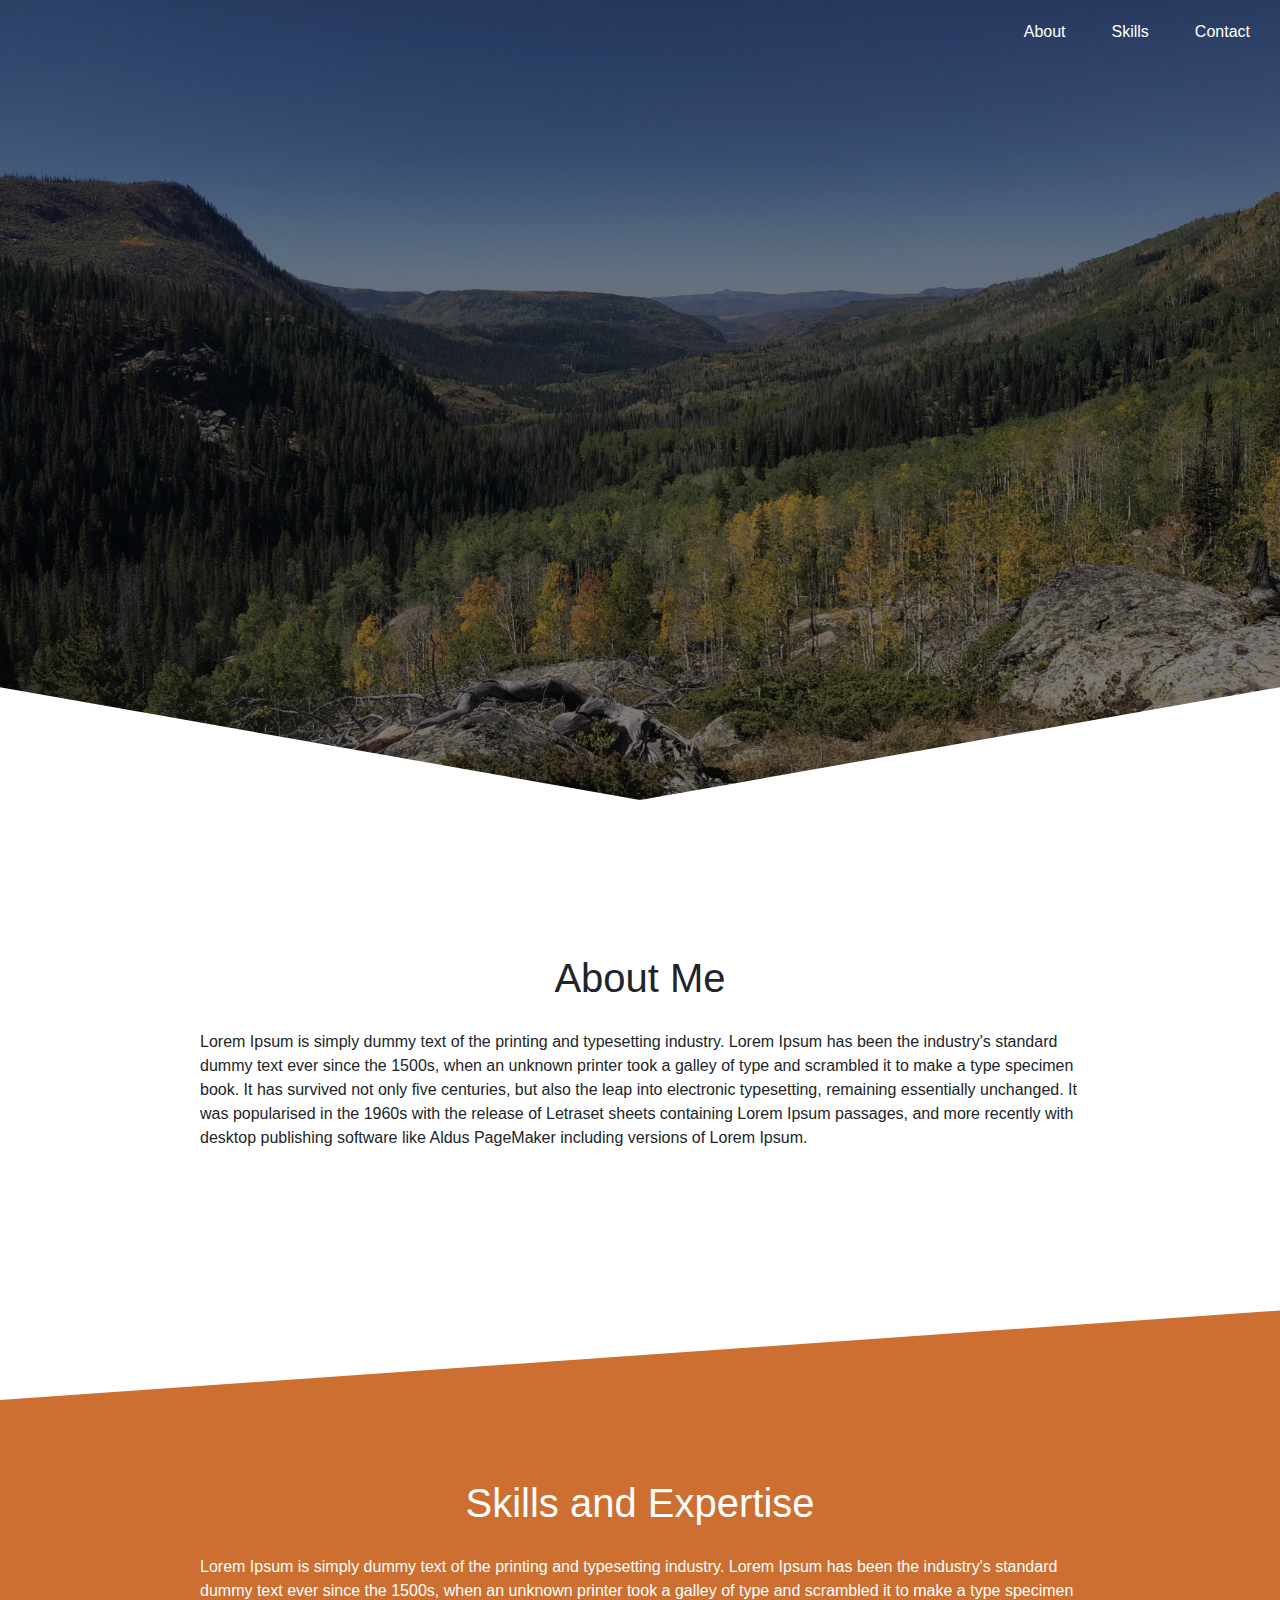
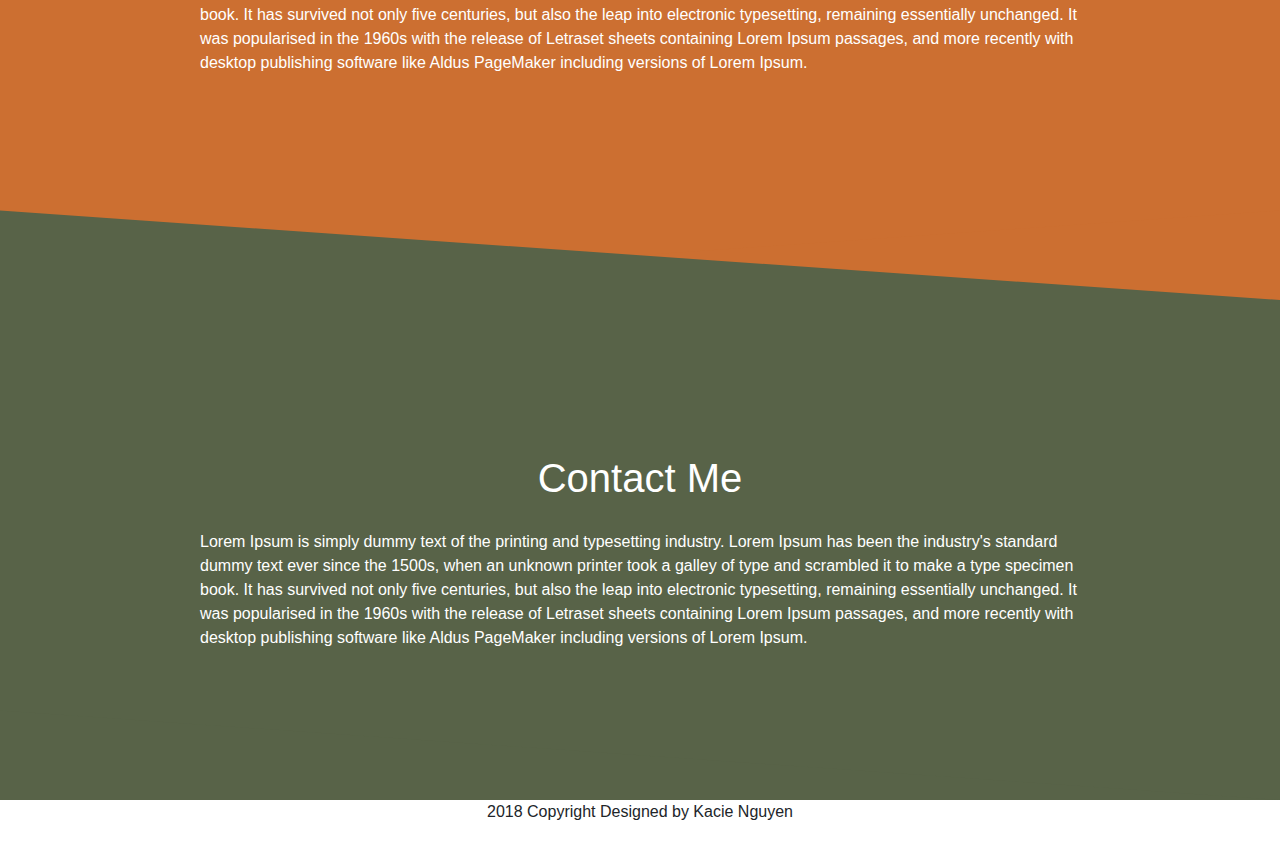
==== index.html @ 38b05089 "need to fix footer and update content." ====
<!doctype html>
<html lang="en">

<head>
  <!-- Required meta tags -->
  <meta charset="utf-8">
  <meta name="viewport" content="width=device-width, initial-scale=1, shrink-to-fit=no">
  <link rel="stylesheet" href="./style.css">
  <!-- Bootstrap CSS -->
  <link rel="stylesheet" href="https://maxcdn.bootstrapcdn.com/bootstrap/4.0.0/css/bootstrap.min.css" integrity="sha384-Gn5384xqQ1aoWXA+058RXPxPg6fy4IWvTNh0E263XmFcJlSAwiGgFAW/dAiS6JXm"
    crossorigin="anonymous">
  <title>Hello, world!</title>
</head>

<body>

  <div class="section1">
    <div id="overlay">
      <div id="navbar">
        <ul class="nav justify-content-end">
          <li class="nav-item">
            <a class="nav-link active" href="#">About</a>
          </li>
          <li class="nav-item">
            <a class="nav-link" href="#">Skills</a>
          </li>
          <li class="nav-item">
            <a class="nav-link" href="#">Contact</a>
          </li>
        </ul>
      </div>

    </div>
  </div>

  <section class="aboutMe">
    <div class="bio">
      <h1>About Me</h1>
      <p>Lorem Ipsum is simply dummy text of the printing and typesetting industry. Lorem Ipsum has been the industry's
        standard dummy text ever since the 1500s, when an unknown printer took a galley of type and scrambled it to
        make a type specimen book. It has survived not only five centuries, but also the leap into electronic
        typesetting, remaining essentially unchanged. It was popularised in the 1960s with the release of Letraset
        sheets containing Lorem Ipsum passages, and more recently with desktop publishing software like Aldus PageMaker
        including versions of Lorem Ipsum.</p>
    </div>
  </section>

  <section class="skills">
    <div class="skillsContent">
      <h1>Skills and Expertise</h1>
      <p>Lorem Ipsum is simply dummy text of the printing and typesetting industry. Lorem Ipsum has been the industry's
        standard dummy text ever since the 1500s, when an unknown printer took a galley of type and scrambled it to
        make a type specimen book. It has survived not only five centuries, but also the leap into electronic
        typesetting, remaining essentially unchanged. It was popularised in the 1960s with the release of Letraset
        sheets containing Lorem Ipsum passages, and more recently with desktop publishing software like Aldus PageMaker
        including versions of Lorem Ipsum.</p>
    </div>
  </section>

  <section class="contact">
      <div class="contactContent">
        <h1>Contact Me</h1>
        <p>Lorem Ipsum is simply dummy text of the printing and typesetting industry. Lorem Ipsum has been the industry's
          standard dummy text ever since the 1500s, when an unknown printer took a galley of type and scrambled it to
          make a type specimen book. It has survived not only five centuries, but also the leap into electronic
          typesetting, remaining essentially unchanged. It was popularised in the 1960s with the release of Letraset
          sheets containing Lorem Ipsum passages, and more recently with desktop publishing software like Aldus PageMaker
          including versions of Lorem Ipsum.</p>
      </div>
    </section>

  <!-- footer -->
  <div class="footer"> 2018 Copyright Designed by Kacie Nguyen</div>







  <!-- Optional JavaScript -->
  <!-- jQuery first, then Popper.js, then Bootstrap JS -->
  <script src="https://code.jquery.com/jquery-3.2.1.slim.min.js" integrity="sha384-KJ3o2DKtIkvYIK3UENzmM7KCkRr/rE9/Qpg6aAZGJwFDMVNA/GpGFF93hXpG5KkN"
    crossorigin="anonymous"></script>
  <script src="https://cdnjs.cloudflare.com/ajax/libs/popper.js/1.12.9/umd/popper.min.js" integrity="sha384-ApNbgh9B+Y1QKtv3Rn7W3mgPxhU9K/ScQsAP7hUibX39j7fakFPskvXusvfa0b4Q"
    crossorigin="anonymous"></script>
  <script src="https://maxcdn.bootstrapcdn.com/bootstrap/4.0.0/js/bootstrap.min.js" integrity="sha384-JZR6Spejh4U02d8jOt6vLEHfe/JQGiRRSQQxSfFWpi1MquVdAyjUar5+76PVCmYl"
    crossorigin="anonymous"></script>
</body>

</html>
---- style.css ----
.orange {
    color: #cc6f31;
}

.green {
    color: #586348;
}

.beige {
    color: #a48e6e;
}

body {
    margin: 0;
    padding: 0;
     color: #1c2121;
}

div.section1 {
    position: relative;
    height: 800px;
    background:url(./images/opbg1.jpg) center center no-repeat;
    background-size: cover;
    z-index: 1;
    overflow: hidden;
 }

 div.section1:before {
    content: "";
    position: absolute;
    top: 100%;
    width: 100%;
    height: 100%;
    background: white;
    transform: skewY(10deg);
    z-index: 3;
}

div.section1:after {
    content: "";
    position: absolute;
    top: 100%;
    width: 100%;
    height: 100%;
    background: white;
    transform: skewY(-10deg);
    z-index: 3;
}

#overlay {
    background-color: rgba(0,0,0, .5);
    height: 800px;
    width: 100%;
    z-index: 2;  
    overflow: hidden;
}


a:hover {
    color: #cc6f31 !important;
}

.nav-link {
    color:white;
    padding-top: 20px !important;
    padding-right: 30px !important;
}

section.aboutMe {
    height: 500px;
    position: relative;   
    background-color: white;
}

.aboutMe h1 {
    text-align: center;
    padding: 20px;
}

div.bio {
    margin: 0;
    position: absolute;
    top: 50%;
    left: 50%;
    margin-right: -50%;
    transform: translate(-50%, -50%); 
    padding: 200px;
    line-height: 1.5em;
}

section.skills {
    height: 500px;
    background-color:#cc6f31;
    margin-top: 100px;
    position: relative;
 }

 section.skills:after {
    content: "";
    position: absolute;
    top: 0;
    bottom: 0;
    left: 0;
    right: 0;
    width: 100%;
    height: 100%;
    transform-origin: top left;
    transform: skewY(-4deg);
    background: inherit;
 }

 div.skillsContent {
    margin: 0;
    position: relative;
    top: 35%;
    left: 50%;
    /* margin-right: -50%; */
    transform: translate(-50%, -50%); 
    padding: 200px;
    z-index: 3;
    line-height: 1.5em;
    color: white; 

}

.skillsContent h1 {
    text-align: center;
    padding: 20px;
    color: white; 

}

section.contact {
    height: 500px;
    background-color: #586348;
    position: relative;
    color: white; 

 }

 section.contact:after {
    content: "";
    position: absolute;
    top: 0;
    bottom: 0;
    left: 0;
    right: 0;
    width: 100%;
    height: 100%;
    transform-origin: top right;
    transform: skewY(4deg);
    background: inherit;
 }

 div.contactContent {
    margin: 0;
    position: relative;
    top: 50%;
    left: 50%;
    /* margin-right: -50%; */
    transform: translate(-50%, -50%); 
    padding: 200px;
    z-index: 3;
    line-height: 1.5em;
    color: white; 

}

.contactContent h1 {
    text-align: center;
    padding: 20px;
    color: white; 
    z-index: 2;


}

.orange {
    color: #cc6f31;
}

.green {
    color: #586348;
}

.beige {
    color: #a48e6e;
}

.footer {
    text-align: center;
    vertical-align: middle;
    z-index: 1
}
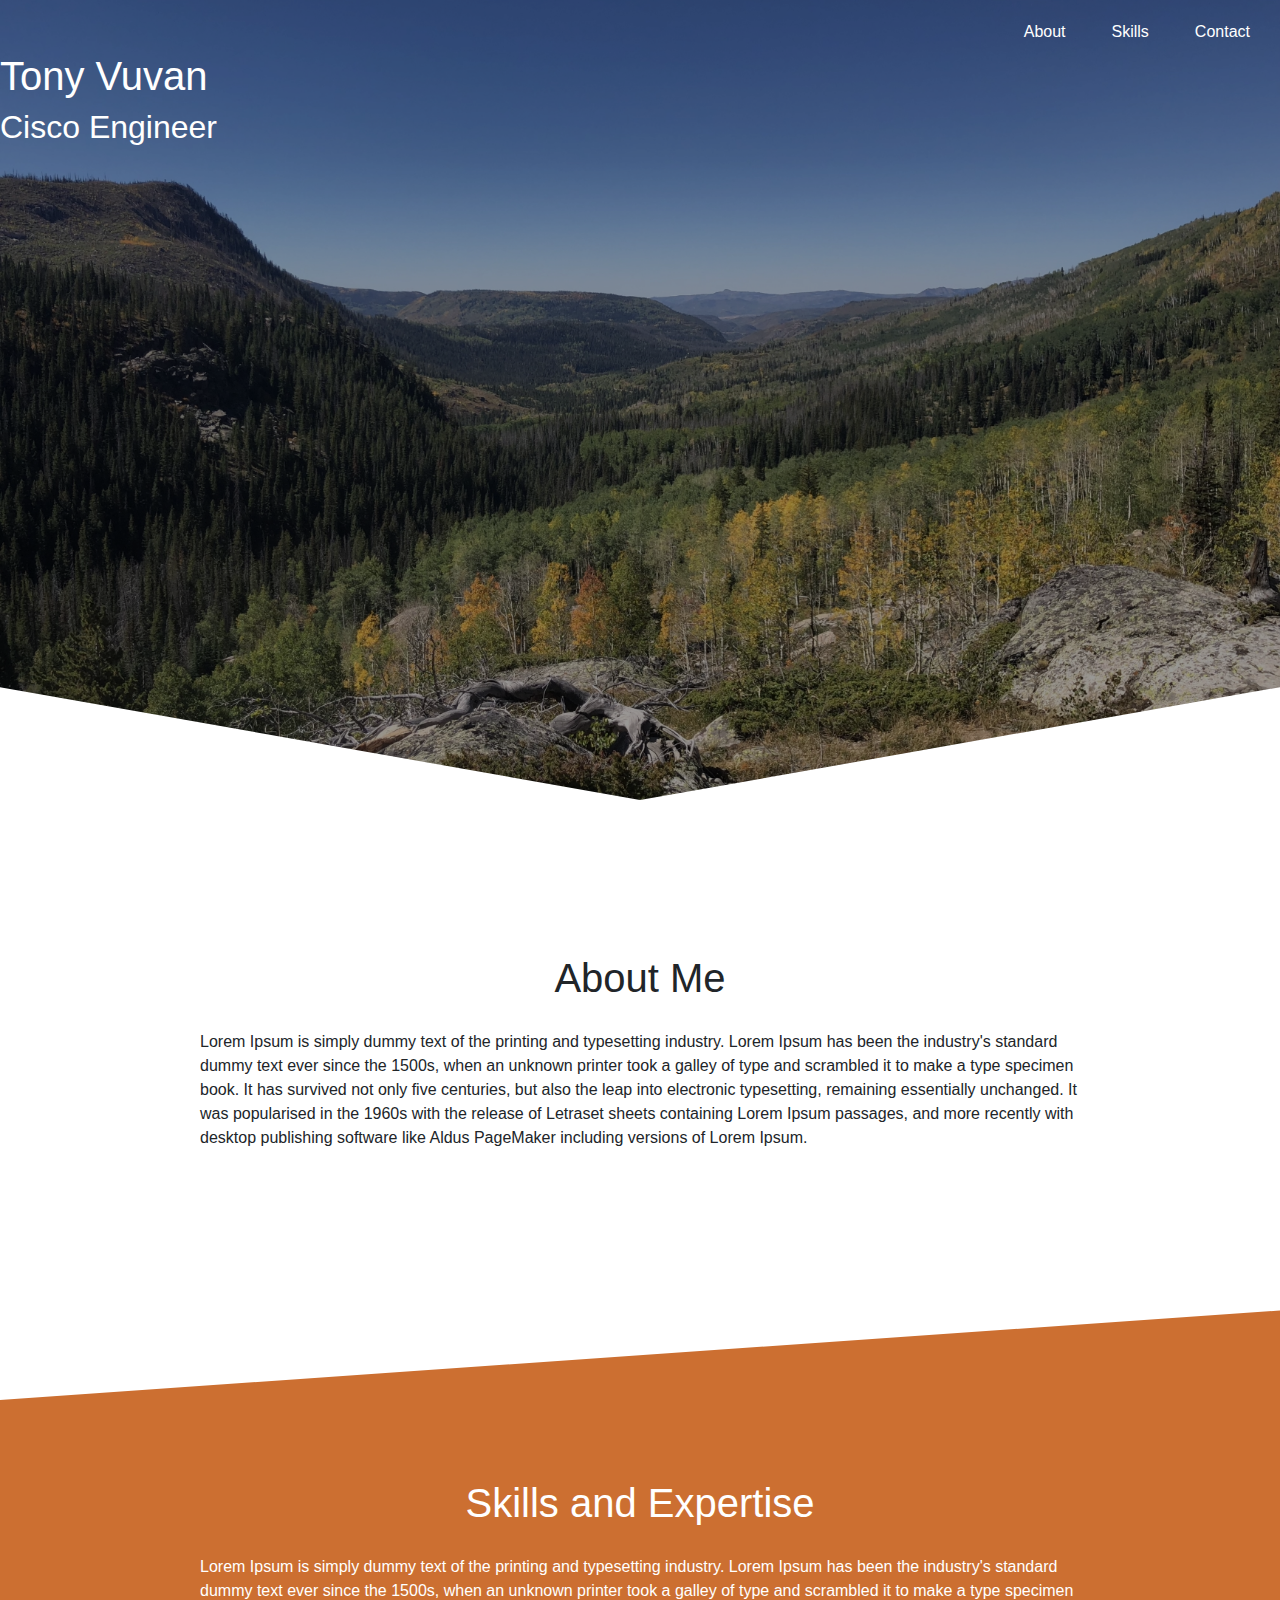
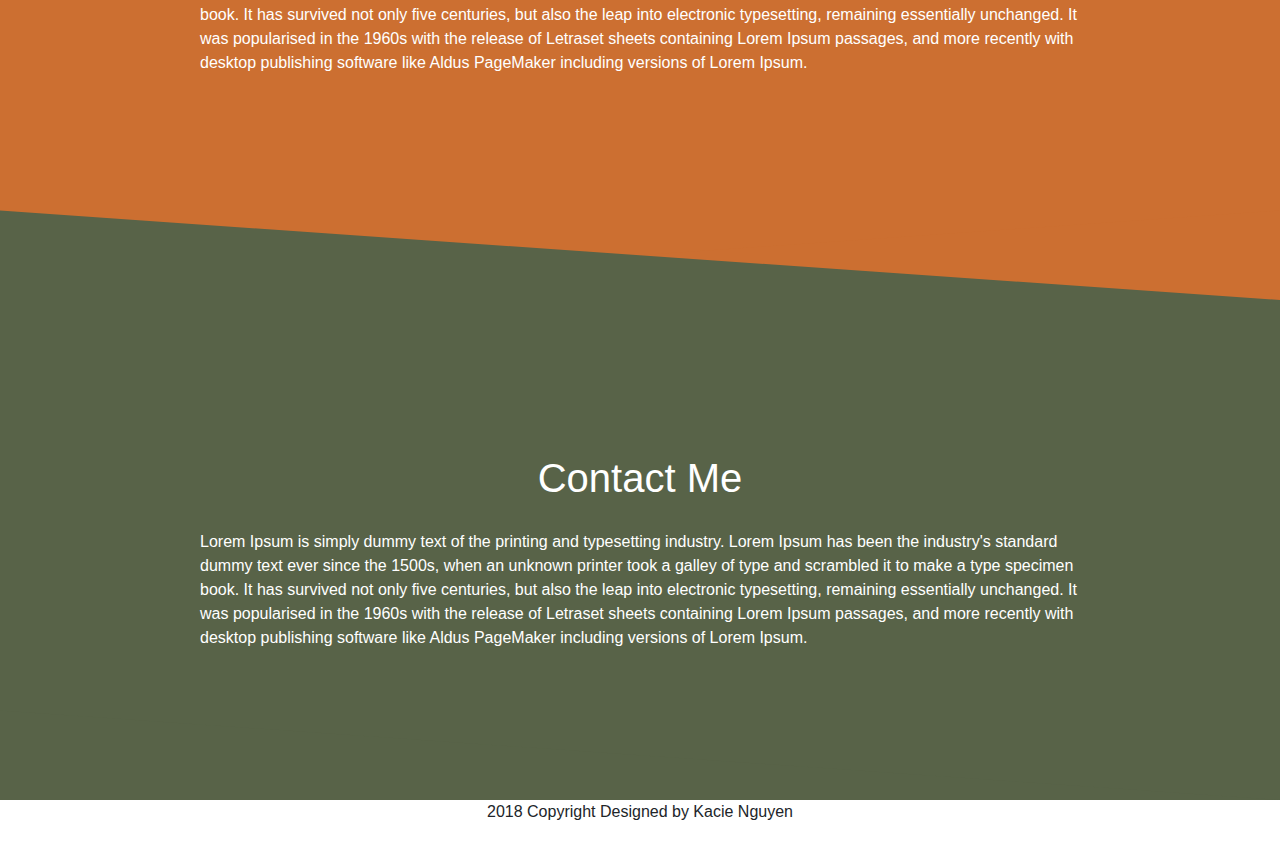
==== commit 53028d27: "added name and title" ====
--- a/index.html
+++ b/index.html
@@ -9,7 +9,7 @@
   <!-- Bootstrap CSS -->
   <link rel="stylesheet" href="https://maxcdn.bootstrapcdn.com/bootstrap/4.0.0/css/bootstrap.min.css" integrity="sha384-Gn5384xqQ1aoWXA+058RXPxPg6fy4IWvTNh0E263XmFcJlSAwiGgFAW/dAiS6JXm"
     crossorigin="anonymous">
-  <title>Hello, world!</title>
+  <title>Portfolio</title>
 </head>
 
 <body>
@@ -29,7 +29,10 @@
           </li>
         </ul>
       </div>
-
+      <div class="profilepic">
+        <h1 class="welcome">Tony Vuvan</h1>
+        <h2>Cisco Engineer</h2>
+    </div>
     </div>
   </div>
 
--- a/style.css
+++ b/style.css
@@ -48,7 +48,7 @@
 }
 
 #overlay {
-    background-color: rgba(0,0,0, .5);
+    background-color: rgba(0,0,0, .4);
     height: 800px;
     width: 100%;
     z-index: 2;  
@@ -66,6 +66,27 @@
     padding-right: 30px !important;
 }
 
+/* profile pic */
+.profilepic {
+    color: white;
+    position: absolute;
+    display: block;
+}
+
+
+ .elk {
+    height: 250px;
+    width: 250px;
+    border-radius: 50%;
+    left: 50%;
+  
+}
+
+.welcome {
+
+    
+}
+
 section.aboutMe {
     height: 500px;
     position: relative;   
@@ -191,4 +212,5 @@
     text-align: center;
     vertical-align: middle;
     z-index: 1
-}+}
+
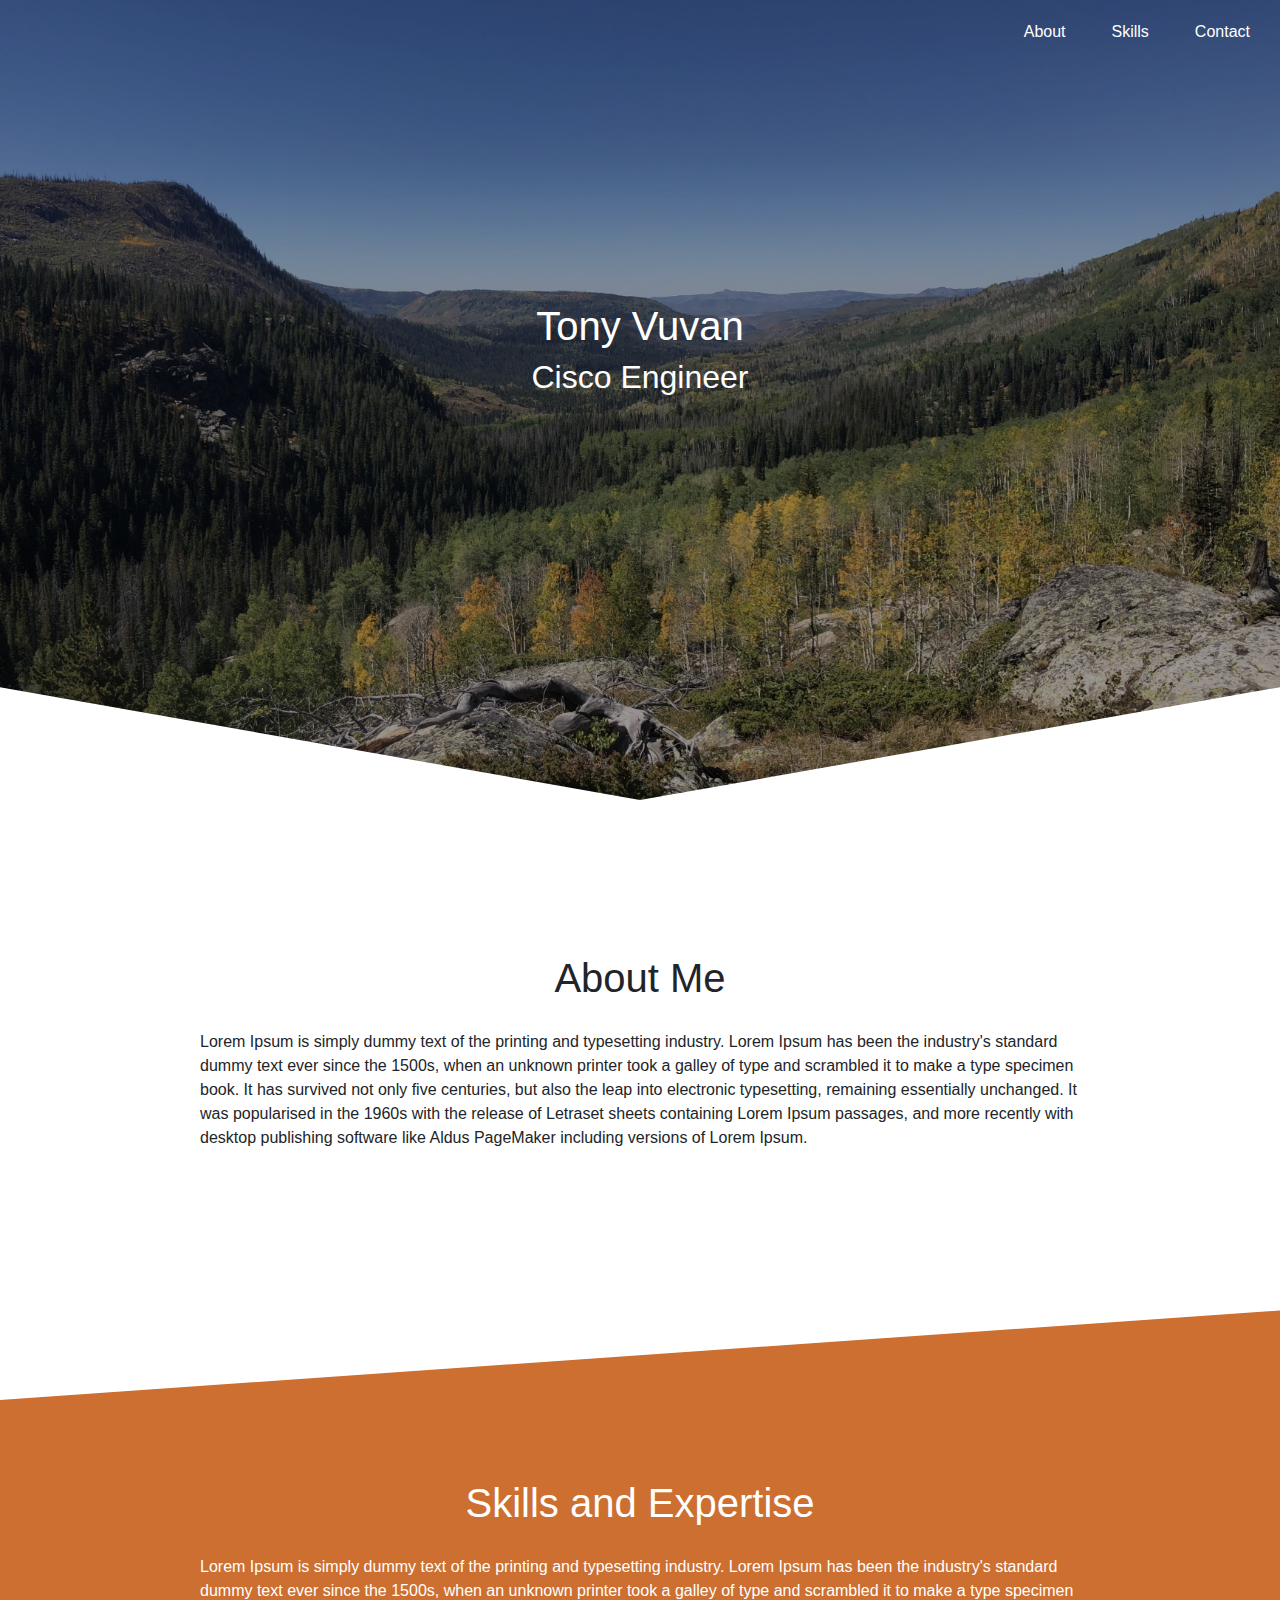
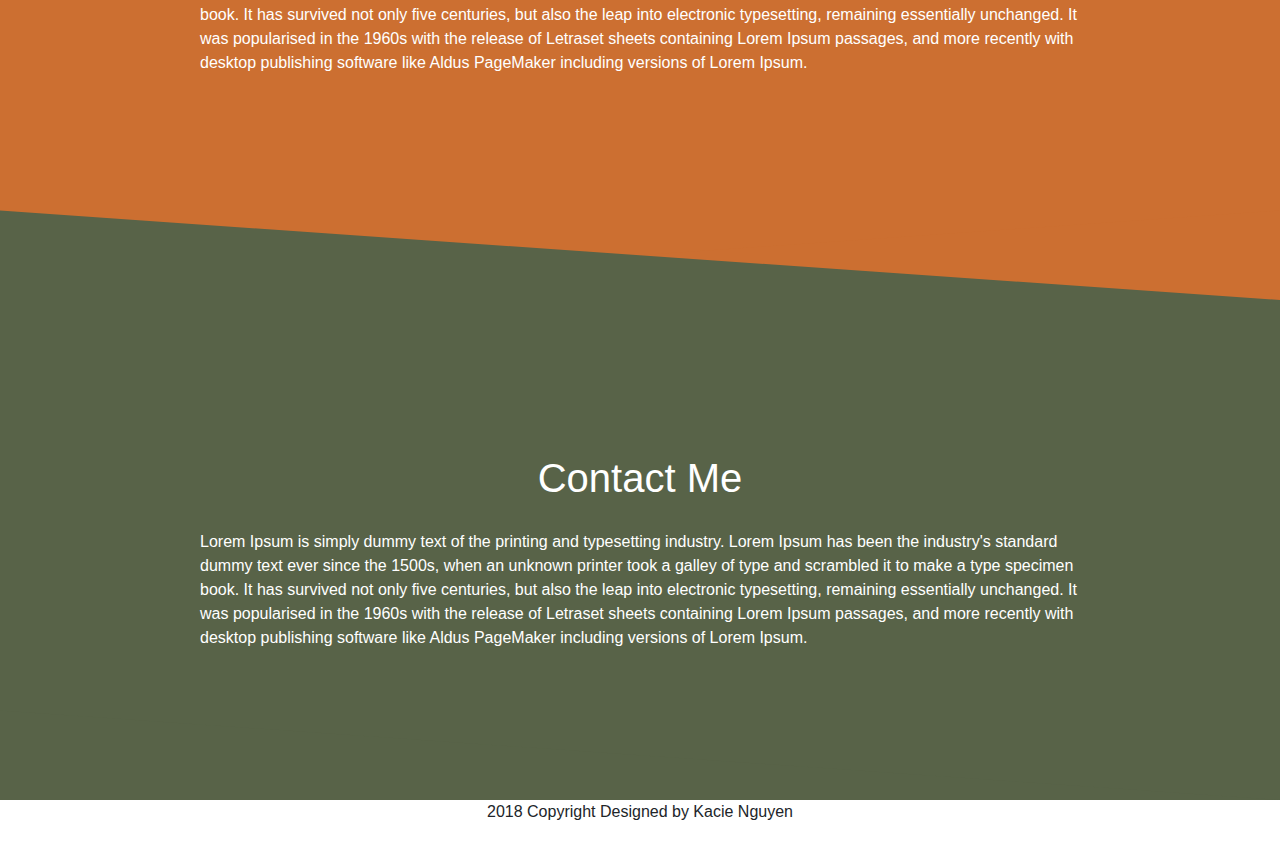
==== commit c303c007: "navlinks are working" ====
--- a/index.html
+++ b/index.html
@@ -19,18 +19,18 @@
       <div id="navbar">
         <ul class="nav justify-content-end">
           <li class="nav-item">
-            <a class="nav-link active" href="#">About</a>
+            <a class="nav-link active" href="#aboutMe">About</a>
           </li>
           <li class="nav-item">
-            <a class="nav-link" href="#">Skills</a>
+            <a class="nav-link" href="#skills">Skills</a>
           </li>
           <li class="nav-item">
-            <a class="nav-link" href="#">Contact</a>
+            <a class="nav-link" href="#contact">Contact</a>
           </li>
         </ul>
       </div>
-      <div class="profilepic">
-        <h1 class="welcome">Tony Vuvan</h1>
+      <div class="welcome">
+        <h1>Tony Vuvan</h1>
         <h2>Cisco Engineer</h2>
     </div>
     </div>
@@ -38,7 +38,7 @@
 
   <section class="aboutMe">
     <div class="bio">
-      <h1>About Me</h1>
+      <h1> <a name="aboutMe"> About Me </a> </h1>
       <p>Lorem Ipsum is simply dummy text of the printing and typesetting industry. Lorem Ipsum has been the industry's
         standard dummy text ever since the 1500s, when an unknown printer took a galley of type and scrambled it to
         make a type specimen book. It has survived not only five centuries, but also the leap into electronic
@@ -50,7 +50,7 @@
 
   <section class="skills">
     <div class="skillsContent">
-      <h1>Skills and Expertise</h1>
+      <h1> <a name="skills"> </a> Skills and Expertise </h1>
       <p>Lorem Ipsum is simply dummy text of the printing and typesetting industry. Lorem Ipsum has been the industry's
         standard dummy text ever since the 1500s, when an unknown printer took a galley of type and scrambled it to
         make a type specimen book. It has survived not only five centuries, but also the leap into electronic
@@ -62,7 +62,7 @@
 
   <section class="contact">
       <div class="contactContent">
-        <h1>Contact Me</h1>
+        <h1> <a name="contact"> </a> Contact Me</h1>
         <p>Lorem Ipsum is simply dummy text of the printing and typesetting industry. Lorem Ipsum has been the industry's
           standard dummy text ever since the 1500s, when an unknown printer took a galley of type and scrambled it to
           make a type specimen book. It has survived not only five centuries, but also the leap into electronic
--- a/style.css
+++ b/style.css
@@ -66,14 +66,6 @@
     padding-right: 30px !important;
 }
 
-/* profile pic */
-.profilepic {
-    color: white;
-    position: absolute;
-    display: block;
-}
-
-
  .elk {
     height: 250px;
     width: 250px;
@@ -83,8 +75,12 @@
 }
 
 .welcome {
-
-    
+    color: white;
+    text-align: center;
+    max-width: 500px;
+    height: 200px;
+    margin: 0 auto;
+    margin-top: 250px;
 }
 
 section.aboutMe {
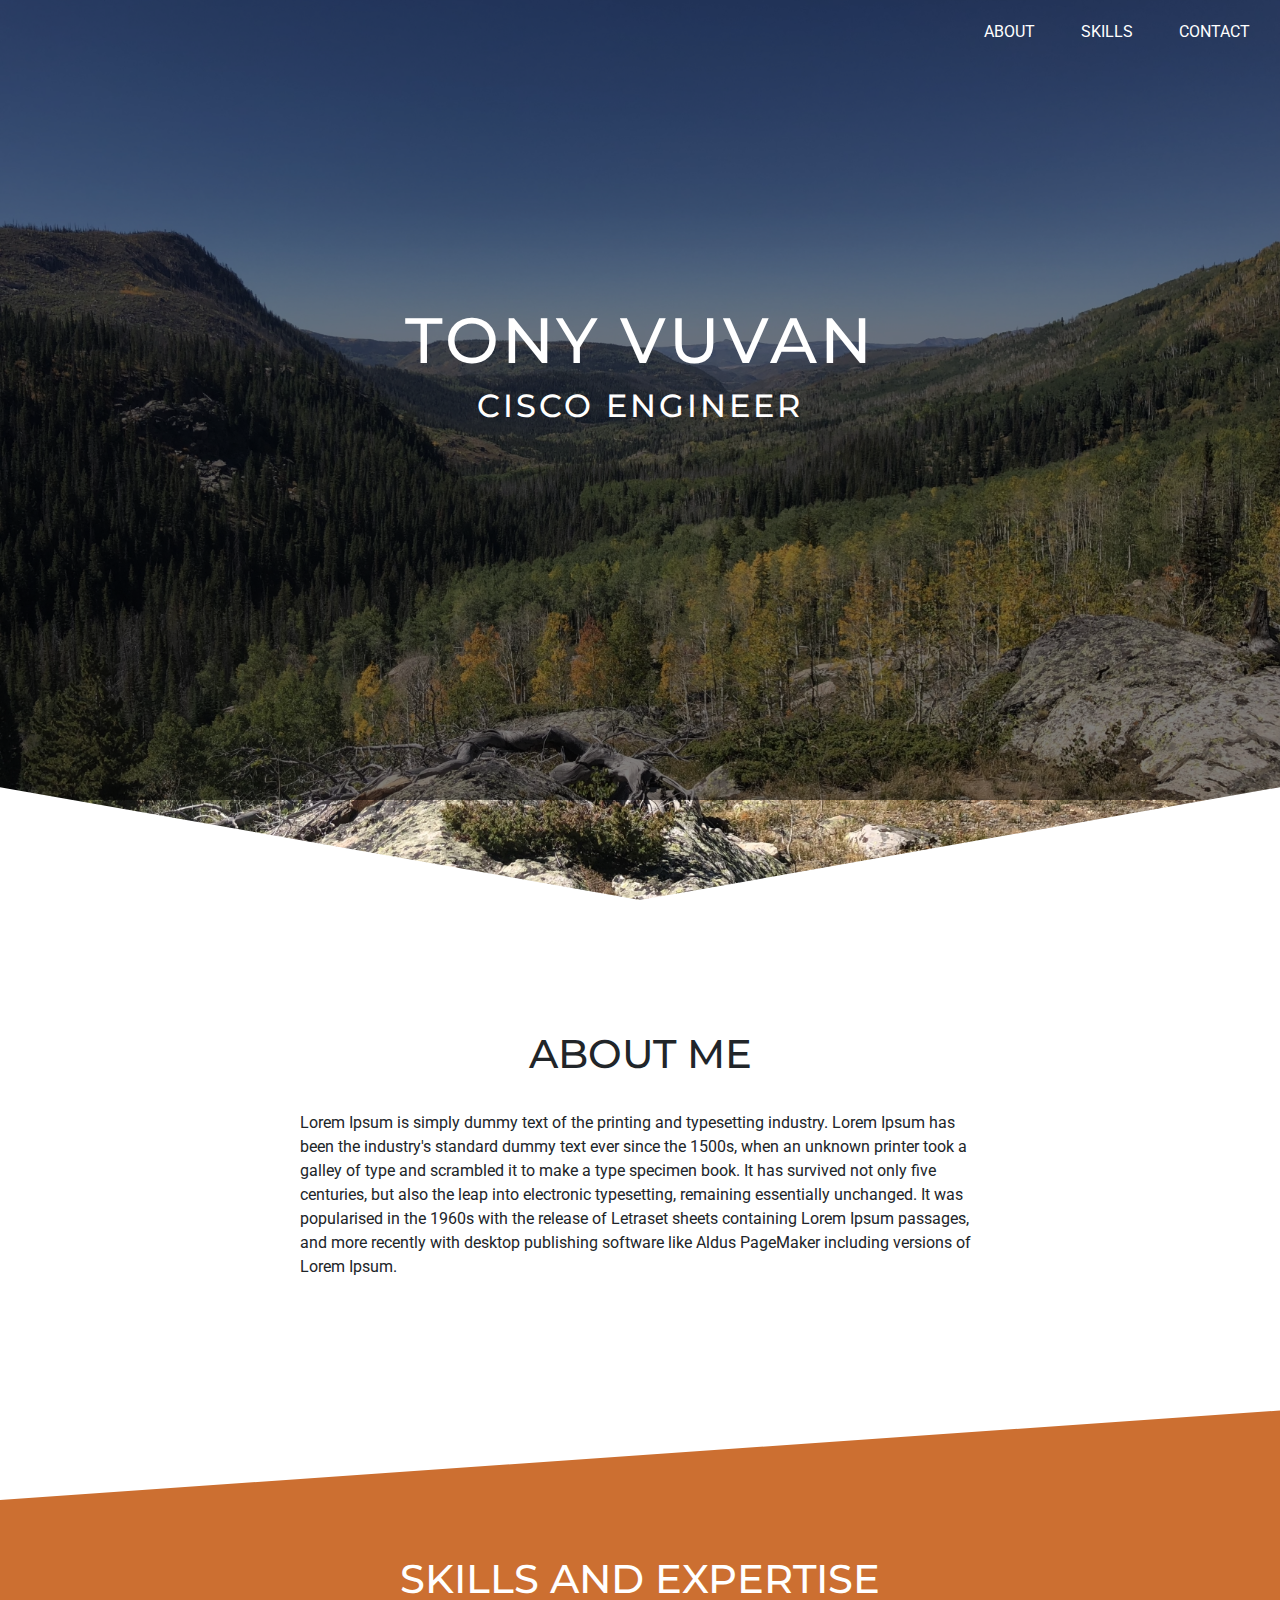
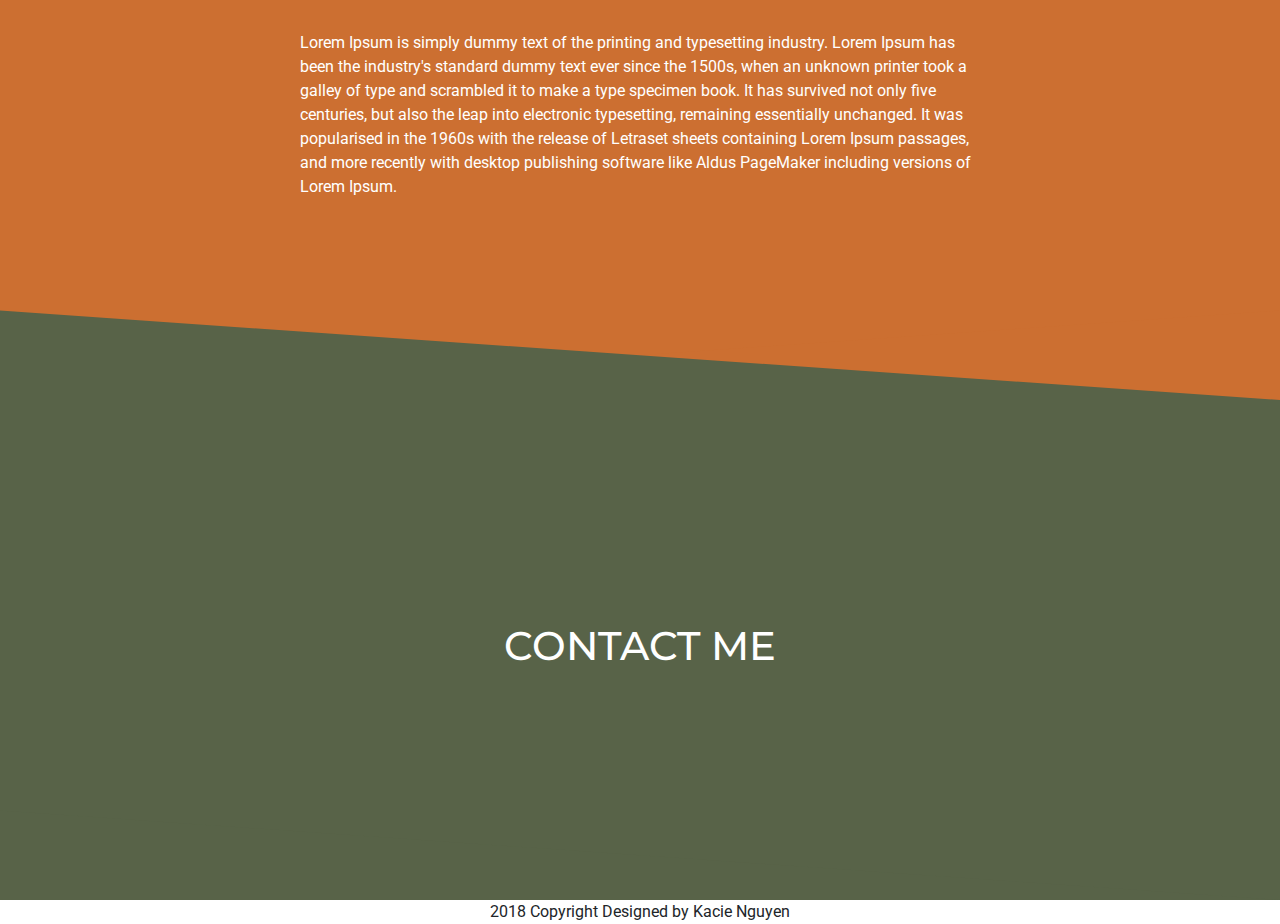
==== commit 4c1c23c0: "added parallax to welcome section" ====
--- a/index.html
+++ b/index.html
@@ -6,6 +6,7 @@
   <meta charset="utf-8">
   <meta name="viewport" content="width=device-width, initial-scale=1, shrink-to-fit=no">
   <link rel="stylesheet" href="./style.css">
+  <link href="https://fonts.googleapis.com/css?family=Montserrat:500,700|Roboto:300" rel="stylesheet">
   <!-- Bootstrap CSS -->
   <link rel="stylesheet" href="https://maxcdn.bootstrapcdn.com/bootstrap/4.0.0/css/bootstrap.min.css" integrity="sha384-Gn5384xqQ1aoWXA+058RXPxPg6fy4IWvTNh0E263XmFcJlSAwiGgFAW/dAiS6JXm"
     crossorigin="anonymous">
@@ -19,26 +20,26 @@
       <div id="navbar">
         <ul class="nav justify-content-end">
           <li class="nav-item">
-            <a class="nav-link active" href="#aboutMe">About</a>
+            <a class="nav-link active" href="#aboutMe">ABOUT</a>
           </li>
           <li class="nav-item">
-            <a class="nav-link" href="#skills">Skills</a>
+            <a class="nav-link" href="#skills">SKILLS</a>
           </li>
           <li class="nav-item">
-            <a class="nav-link" href="#contact">Contact</a>
+            <a class="nav-link" href="#contact">CONTACT</a>
           </li>
         </ul>
       </div>
-      <div class="welcome">
-        <h1>Tony Vuvan</h1>
-        <h2>Cisco Engineer</h2>
+      <div class="welcome monstserrat">
+        <h1>TONY VUVAN</h1>
+        <h2>CISCO ENGINEER</h2>
     </div>
     </div>
   </div>
 
   <section class="aboutMe">
     <div class="bio">
-      <h1> <a name="aboutMe"> About Me </a> </h1>
+      <h1> <a name="aboutMe"> ABOUT ME </a> </h1>
       <p>Lorem Ipsum is simply dummy text of the printing and typesetting industry. Lorem Ipsum has been the industry's
         standard dummy text ever since the 1500s, when an unknown printer took a galley of type and scrambled it to
         make a type specimen book. It has survived not only five centuries, but also the leap into electronic
@@ -50,7 +51,7 @@
 
   <section class="skills">
     <div class="skillsContent">
-      <h1> <a name="skills"> </a> Skills and Expertise </h1>
+      <h1> <a name="skills"> </a> SKILLS AND EXPERTISE </h1>
       <p>Lorem Ipsum is simply dummy text of the printing and typesetting industry. Lorem Ipsum has been the industry's
         standard dummy text ever since the 1500s, when an unknown printer took a galley of type and scrambled it to
         make a type specimen book. It has survived not only five centuries, but also the leap into electronic
@@ -62,13 +63,8 @@
 
   <section class="contact">
       <div class="contactContent">
-        <h1> <a name="contact"> </a> Contact Me</h1>
-        <p>Lorem Ipsum is simply dummy text of the printing and typesetting industry. Lorem Ipsum has been the industry's
-          standard dummy text ever since the 1500s, when an unknown printer took a galley of type and scrambled it to
-          make a type specimen book. It has survived not only five centuries, but also the leap into electronic
-          typesetting, remaining essentially unchanged. It was popularised in the 1960s with the release of Letraset
-          sheets containing Lorem Ipsum passages, and more recently with desktop publishing software like Aldus PageMaker
-          including versions of Lorem Ipsum.</p>
+        <h1> <a name="contact"> </a> CONTACT ME</h1>
+        </div>
       </div>
     </section>
 
--- a/style.css
+++ b/style.css
@@ -1,3 +1,8 @@
+/* font-family: 'Montserrat', sans-serif; 
+font-family: 'Roboto', sans-serif;
+*/
+
+
 .orange {
     color: #cc6f31;
 }
@@ -13,16 +18,18 @@
 body {
     margin: 0;
     padding: 0;
-     color: #1c2121;
+    color: #1c2121;
 }
 
 div.section1 {
     position: relative;
-    height: 800px;
+    height: 100vh;
+    width:100%;
     background:url(./images/opbg1.jpg) center center no-repeat;
     background-size: cover;
     z-index: 1;
     overflow: hidden;
+    background-attachment: fixed;
  }
 
  div.section1:before {
@@ -48,7 +55,7 @@
 }
 
 #overlay {
-    background-color: rgba(0,0,0, .4);
+    background-color: rgba(0,0,0,.5);
     height: 800px;
     width: 100%;
     z-index: 2;  
@@ -64,14 +71,7 @@
     color:white;
     padding-top: 20px !important;
     padding-right: 30px !important;
-}
-
- .elk {
-    height: 250px;
-    width: 250px;
-    border-radius: 50%;
-    left: 50%;
-  
+    font-family: "Roboto", sans-serif;
 }
 
 .welcome {
@@ -81,17 +81,26 @@
     height: 200px;
     margin: 0 auto;
     margin-top: 250px;
+    font-family: "Montserrat", sans-serif;
+    font-weight: 900;
+    letter-spacing: 3px;
+}
+
+.welcome h1 {
+    font-size: 4em;
 }
 
 section.aboutMe {
     height: 500px;
     position: relative;   
     background-color: white;
+    font-family: "Montserrat", sans-serif;
+
 }
 
 .aboutMe h1 {
     text-align: center;
-    padding: 20px;
+    padding: 25px;
 }
 
 div.bio {
@@ -101,7 +110,7 @@
     left: 50%;
     margin-right: -50%;
     transform: translate(-50%, -50%); 
-    padding: 200px;
+    padding: 300px;
     line-height: 1.5em;
 }
 
@@ -110,6 +119,8 @@
     background-color:#cc6f31;
     margin-top: 100px;
     position: relative;
+    font-family: "Montserrat", sans-serif;
+
  }
 
  section.skills:after {
@@ -133,7 +144,7 @@
     left: 50%;
     /* margin-right: -50%; */
     transform: translate(-50%, -50%); 
-    padding: 200px;
+    padding: 300px;
     z-index: 3;
     line-height: 1.5em;
     color: white; 
@@ -141,6 +152,7 @@
 }
 
 .skillsContent h1 {
+    font-family: "Montserrat", sans-serif;
     text-align: center;
     padding: 20px;
     color: white; 
@@ -188,6 +200,8 @@
     padding: 20px;
     color: white; 
     z-index: 2;
+    font-family: "Montserrat", sans-serif;
+
 
 
 }
@@ -210,3 +224,9 @@
     z-index: 1
 }
 
+p {
+    font-family: "Roboto", sans-serif;
+    font-size: 1em;
+    line-height: 1.5em;
+}
+
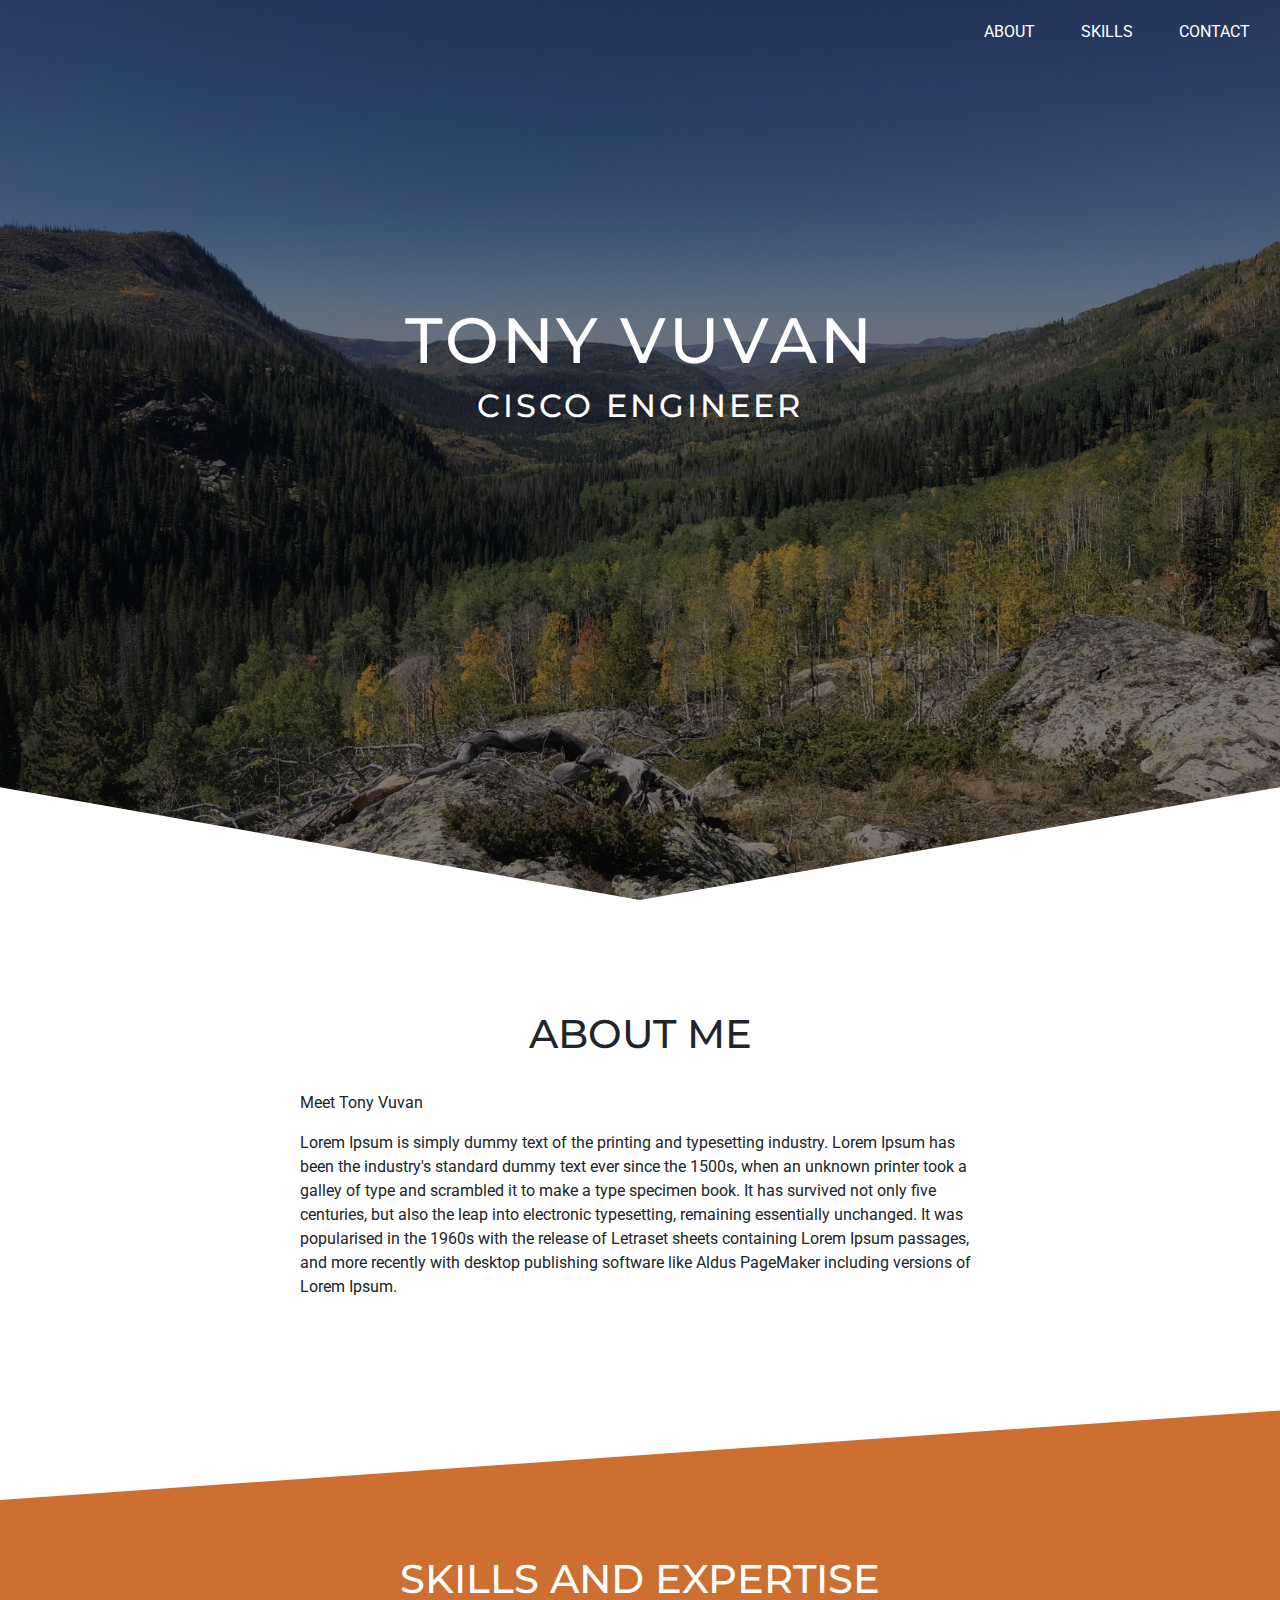
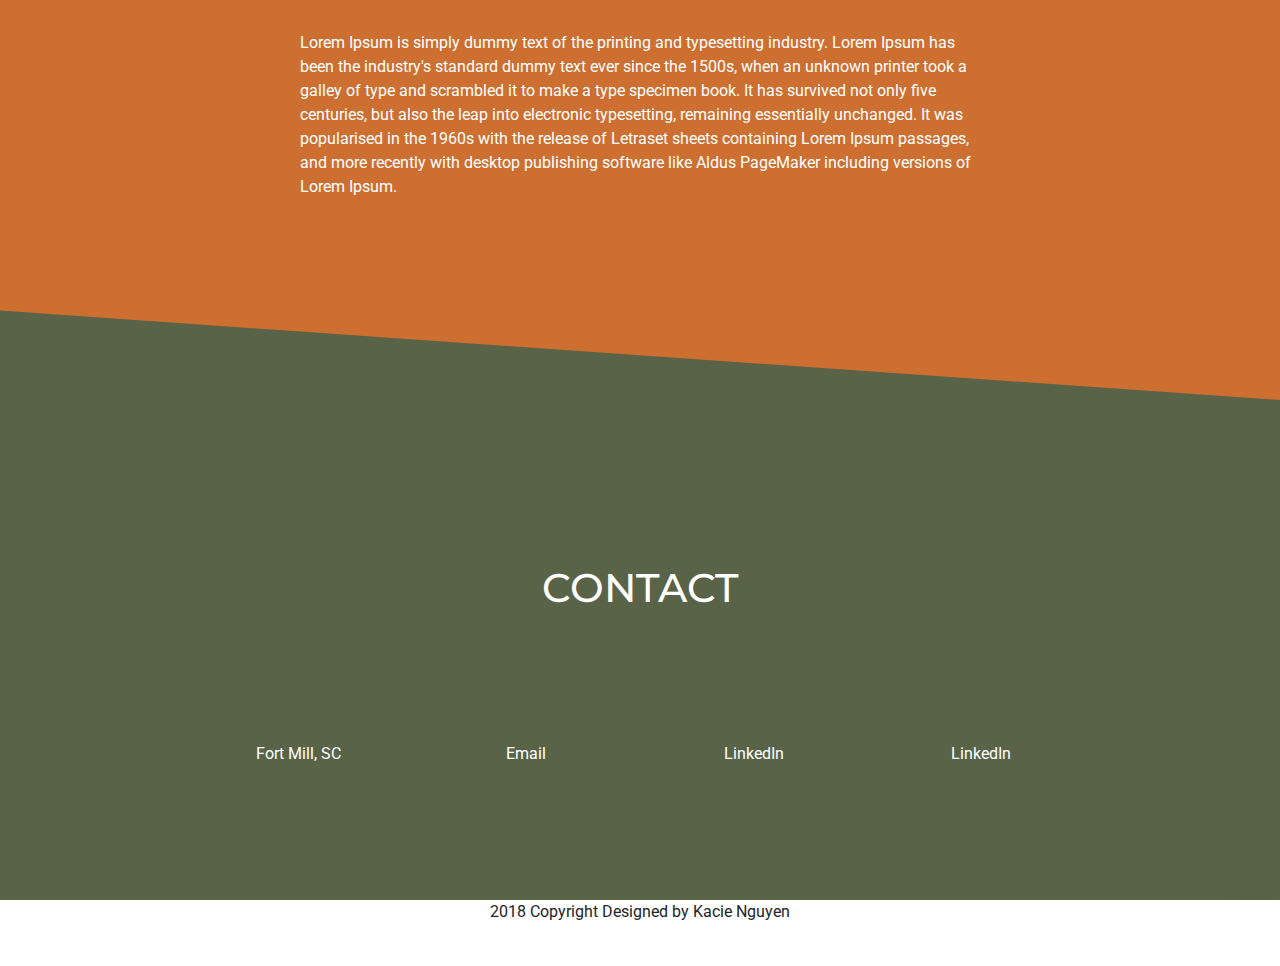
==== commit 7b26d5c6: "contact section linked with icons" ====
--- a/index.html
+++ b/index.html
@@ -7,6 +7,7 @@
   <meta name="viewport" content="width=device-width, initial-scale=1, shrink-to-fit=no">
   <link rel="stylesheet" href="./style.css">
   <link href="https://fonts.googleapis.com/css?family=Montserrat:500,700|Roboto:300" rel="stylesheet">
+  <link rel="stylesheet" href="https://use.fontawesome.com/releases/v5.3.1/css/all.css" integrity="sha384-mzrmE5qonljUremFsqc01SB46JvROS7bZs3IO2EmfFsd15uHvIt+Y8vEf7N7fWAU" crossorigin="anonymous">
   <!-- Bootstrap CSS -->
   <link rel="stylesheet" href="https://maxcdn.bootstrapcdn.com/bootstrap/4.0.0/css/bootstrap.min.css" integrity="sha384-Gn5384xqQ1aoWXA+058RXPxPg6fy4IWvTNh0E263XmFcJlSAwiGgFAW/dAiS6JXm"
     crossorigin="anonymous">
@@ -40,6 +41,7 @@
   <section class="aboutMe">
     <div class="bio">
       <h1> <a name="aboutMe"> ABOUT ME </a> </h1>
+      <p>Meet Tony Vuvan</p>
       <p>Lorem Ipsum is simply dummy text of the printing and typesetting industry. Lorem Ipsum has been the industry's
         standard dummy text ever since the 1500s, when an unknown printer took a galley of type and scrambled it to
         make a type specimen book. It has survived not only five centuries, but also the leap into electronic
@@ -60,13 +62,20 @@
         including versions of Lorem Ipsum.</p>
     </div>
   </section>
-
+  
   <section class="contact">
       <div class="contactContent">
-        <h1> <a name="contact"> </a> CONTACT ME</h1>
+        <h1> <a name="contact"> </a> CONTACT </h1>
+        <br><br>
+        <div class="row">
+          <div class="icon location col-md-3">Fort Mill, SC</div>
+          <a class="icon email col-md-3" href="mailto:hungtvuvan@yahoo.com?Subject=Hello" target="_top">Email</a>
+          <a class="icon linkedin col-md-3" href="https://www.linkedin.com/in/tony-vuvan-488575a/" target="_blank">LinkedIn</a>
+          <a class="icon linkedin col-md-3" href="https://twitter.com/tonyvuvan?lang=en" target="_blank">LinkedIn</a>
         </div>
       </div>
     </section>
+
 
   <!-- footer -->
   <div class="footer"> 2018 Copyright Designed by Kacie Nguyen</div>
--- a/style.css
+++ b/style.css
@@ -56,10 +56,11 @@
 
 #overlay {
     background-color: rgba(0,0,0,.5);
-    height: 800px;
+    height: 100vh;
     width: 100%;
     z-index: 2;  
     overflow: hidden;
+
 }
 
 
@@ -197,7 +198,7 @@
 
 .contactContent h1 {
     text-align: center;
-    padding: 20px;
+    padding: 30px;
     color: white; 
     z-index: 2;
     font-family: "Montserrat", sans-serif;
@@ -230,3 +231,45 @@
     line-height: 1.5em;
 }
 
+.email, .location, .linkedin, .twitter {
+    text-align: center;
+}
+.email::before {
+    font-family: 'Font Awesome 5 Free';
+    content: "\f0e0";
+    display: block;    
+    font-size: 2em;
+    padding: 10px;
+}
+
+.location::before {
+    font-family: 'Font Awesome 5 Free';
+    content: "\f14e";
+    display: block; 
+    font-size: 2em;
+    padding: 10px;   
+}
+
+.linkedin::before {
+    font-family: 'Font Awesome 5 Brands';
+    content: "\f08c";
+    display: block;    
+    font-size: 2em;
+    padding: 10px;  
+}
+
+.twitter::before {
+    font-family: 'Font Awesome 5 Brands';
+    content: "\f099";
+    display: block;    
+    font-size: 2em;
+    padding: 10px; 
+}
+
+.icon {
+    color: white;
+}
+
+.icon:hover{
+    text-decoration: none;
+}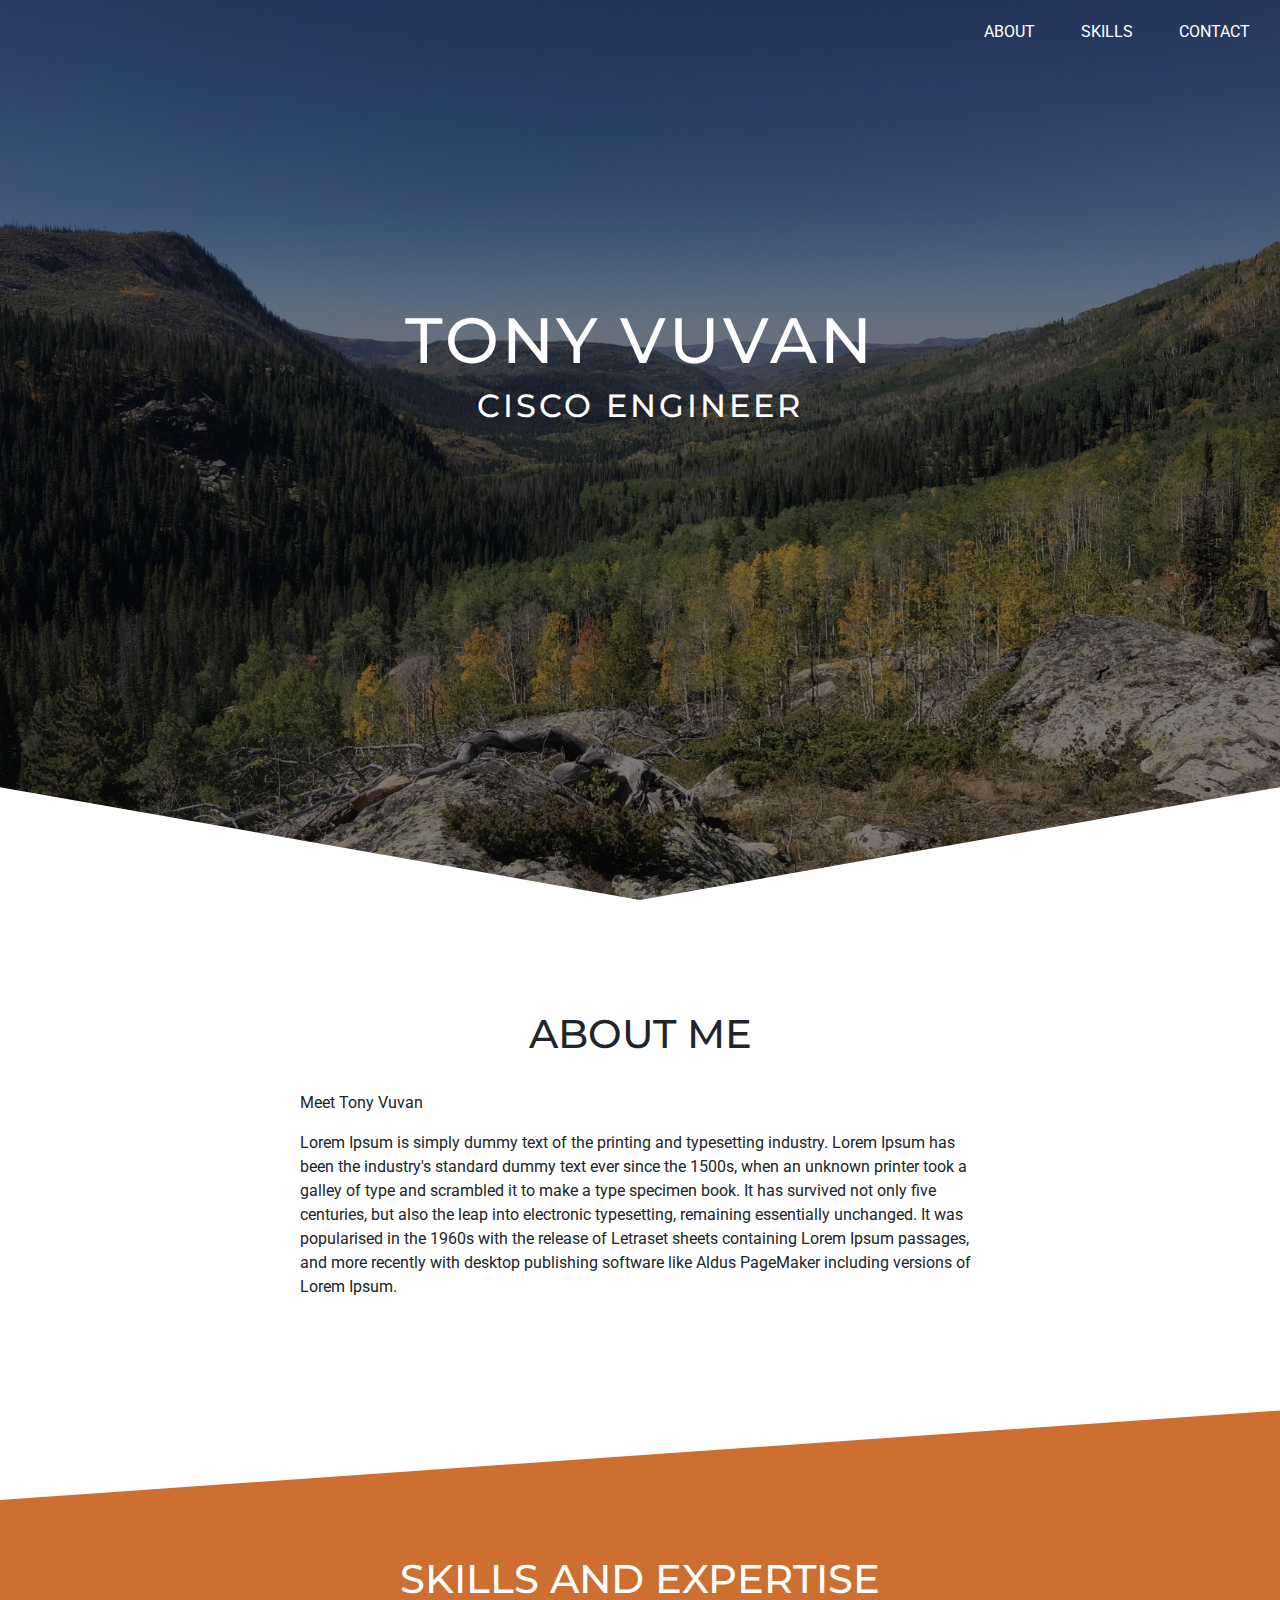
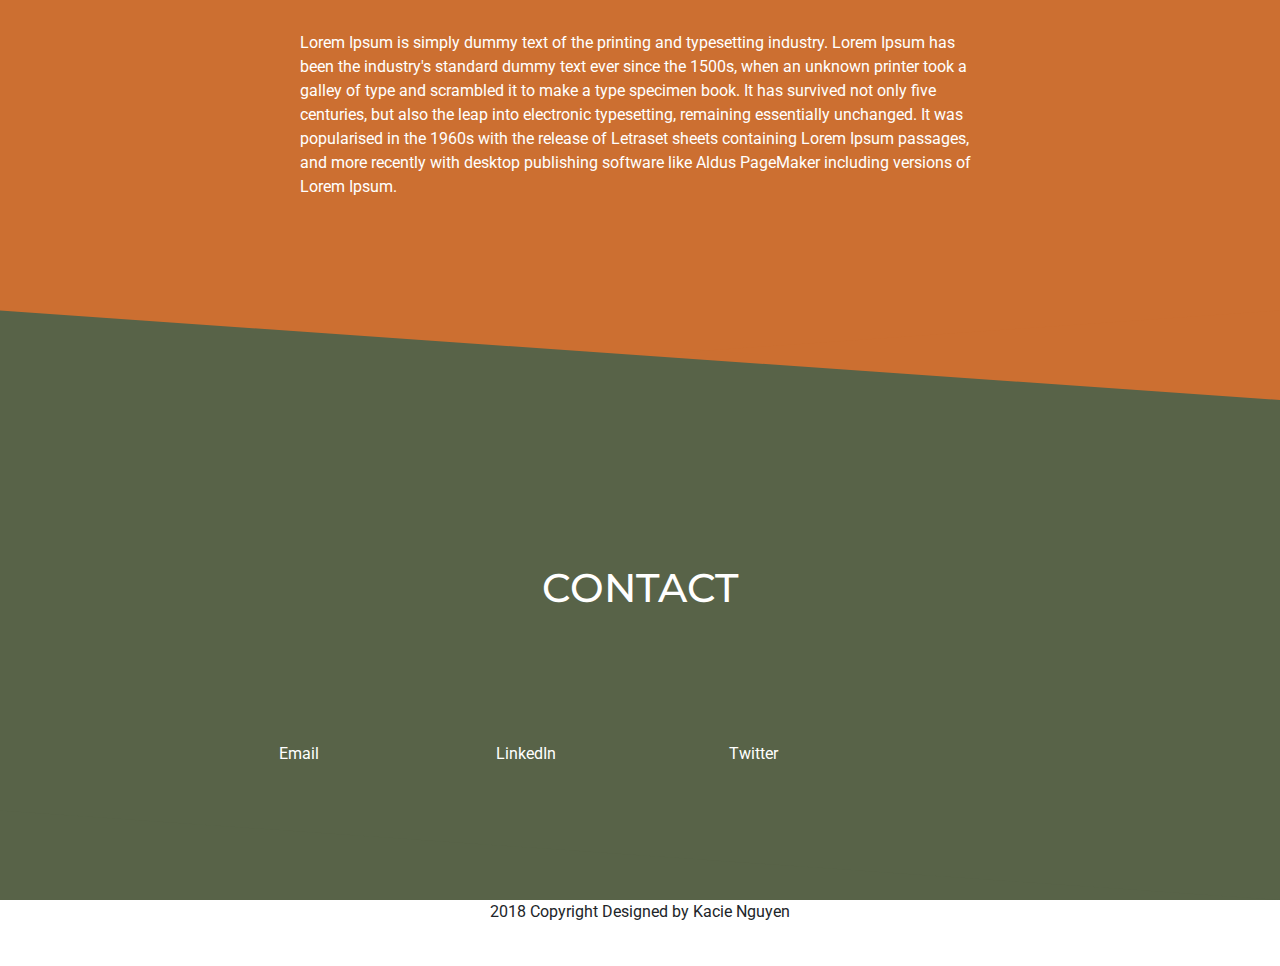
==== commit 54a70cc5: "edited contact section" ====
--- a/index.html
+++ b/index.html
@@ -68,10 +68,9 @@
         <h1> <a name="contact"> </a> CONTACT </h1>
         <br><br>
         <div class="row">
-          <div class="icon location col-md-3">Fort Mill, SC</div>
           <a class="icon email col-md-3" href="mailto:hungtvuvan@yahoo.com?Subject=Hello" target="_top">Email</a>
           <a class="icon linkedin col-md-3" href="https://www.linkedin.com/in/tony-vuvan-488575a/" target="_blank">LinkedIn</a>
-          <a class="icon linkedin col-md-3" href="https://twitter.com/tonyvuvan?lang=en" target="_blank">LinkedIn</a>
+          <a class="icon twitter col-md-3" href="https://twitter.com/tonyvuvan?lang=en" target="_blank">Twitter</a>
         </div>
       </div>
     </section>
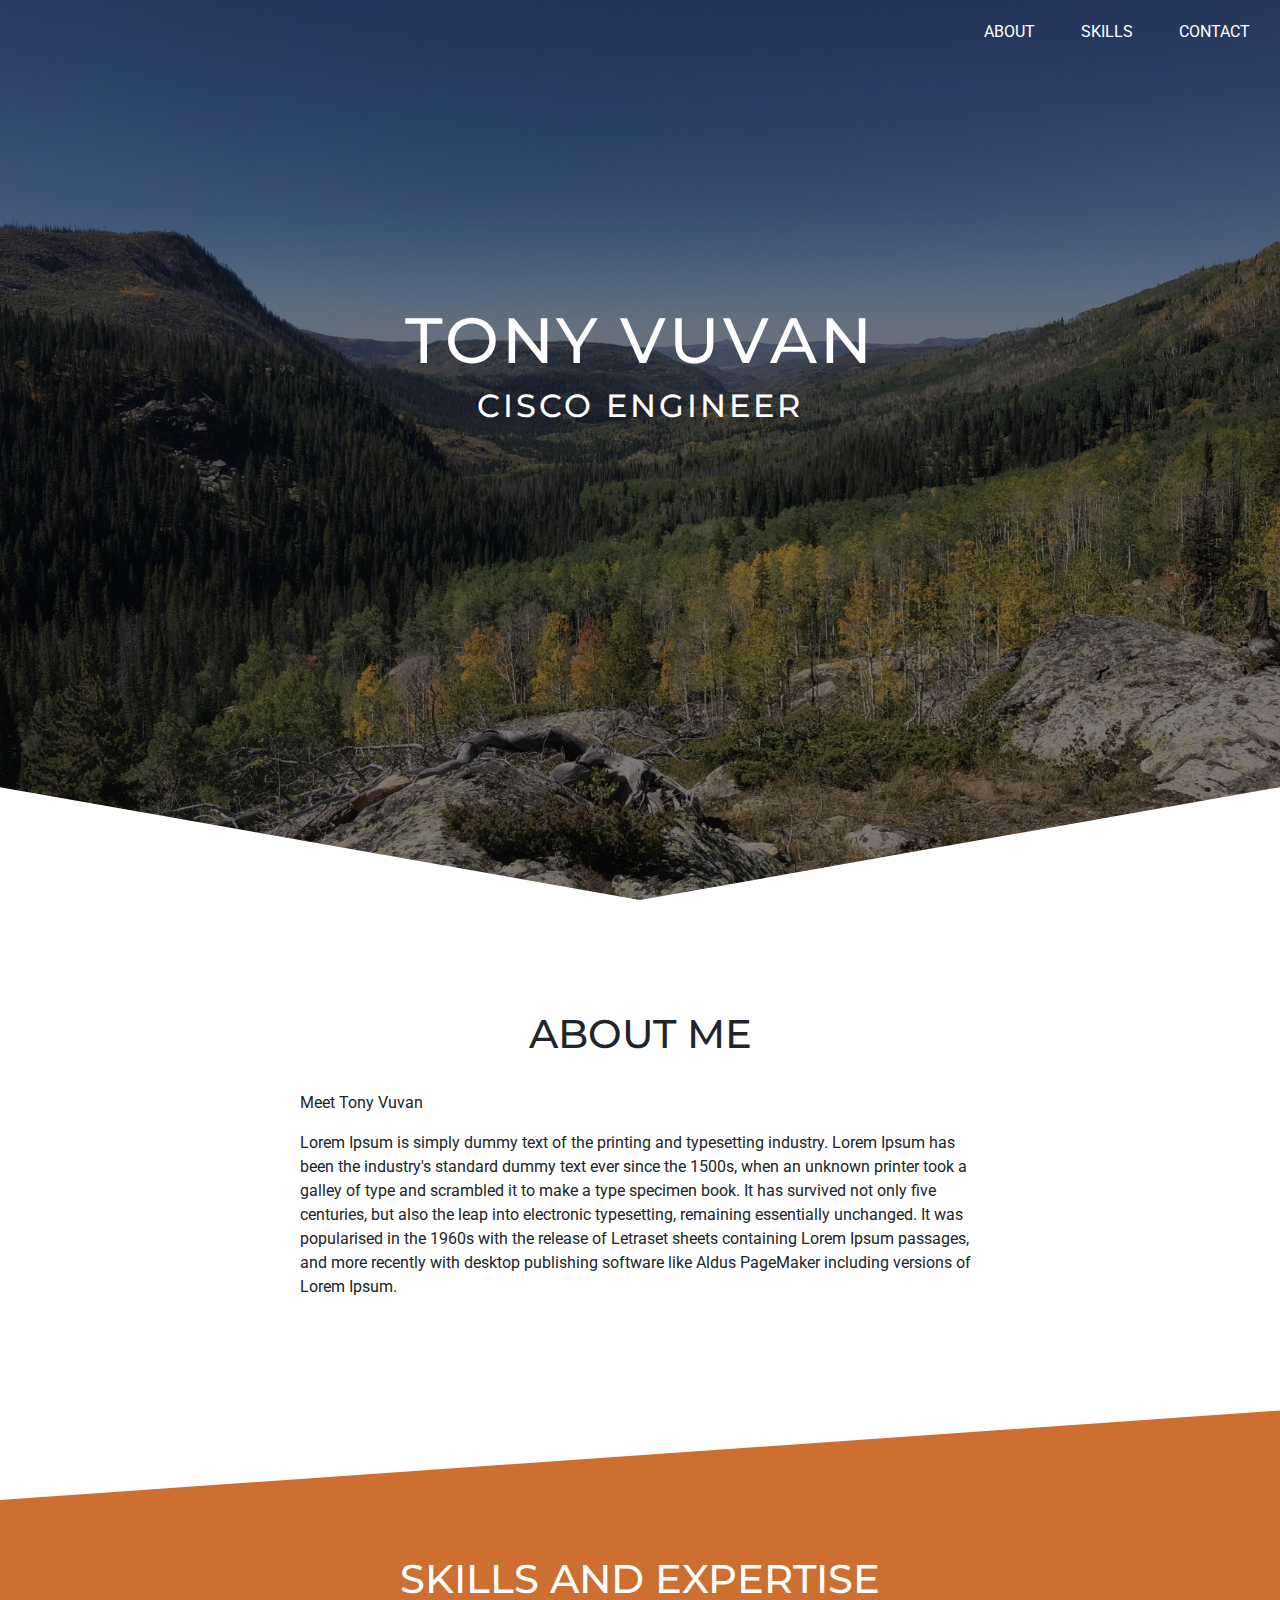
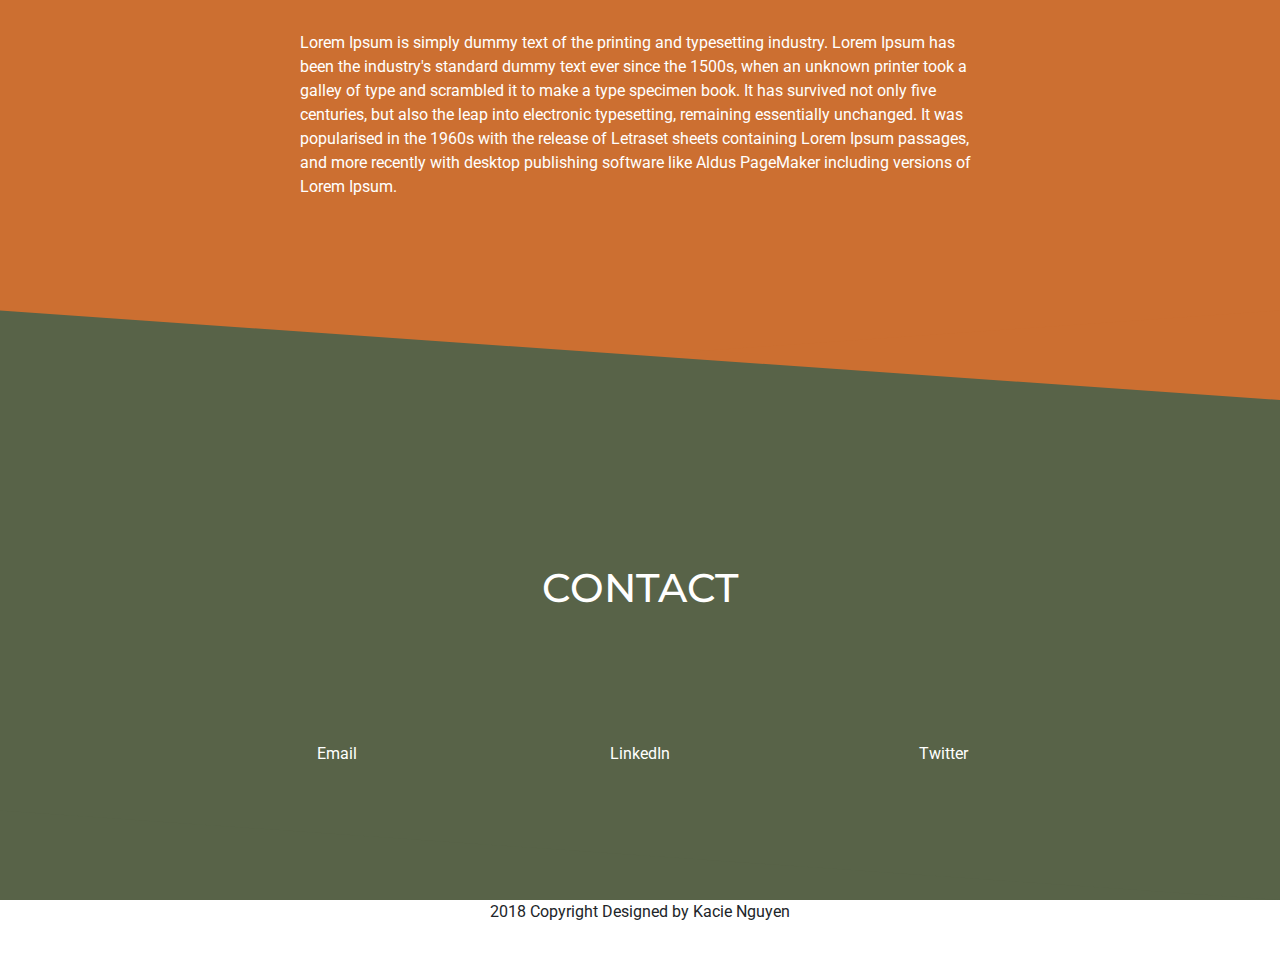
==== commit f5d43d54: "edited contact columns" ====
--- a/index.html
+++ b/index.html
@@ -68,9 +68,9 @@
         <h1> <a name="contact"> </a> CONTACT </h1>
         <br><br>
         <div class="row">
-          <a class="icon email col-md-3" href="mailto:hungtvuvan@yahoo.com?Subject=Hello" target="_top">Email</a>
-          <a class="icon linkedin col-md-3" href="https://www.linkedin.com/in/tony-vuvan-488575a/" target="_blank">LinkedIn</a>
-          <a class="icon twitter col-md-3" href="https://twitter.com/tonyvuvan?lang=en" target="_blank">Twitter</a>
+          <a class="icon email col-md-4" href="mailto:hungtvuvan@yahoo.com?Subject=Hello" target="_top">Email</a>
+          <a class="icon linkedin col-md-4" href="https://www.linkedin.com/in/tony-vuvan-488575a/" target="_blank">LinkedIn</a>
+          <a class="icon twitter col-md-4" href="https://twitter.com/tonyvuvan?lang=en" target="_blank">Twitter</a>
         </div>
       </div>
     </section>
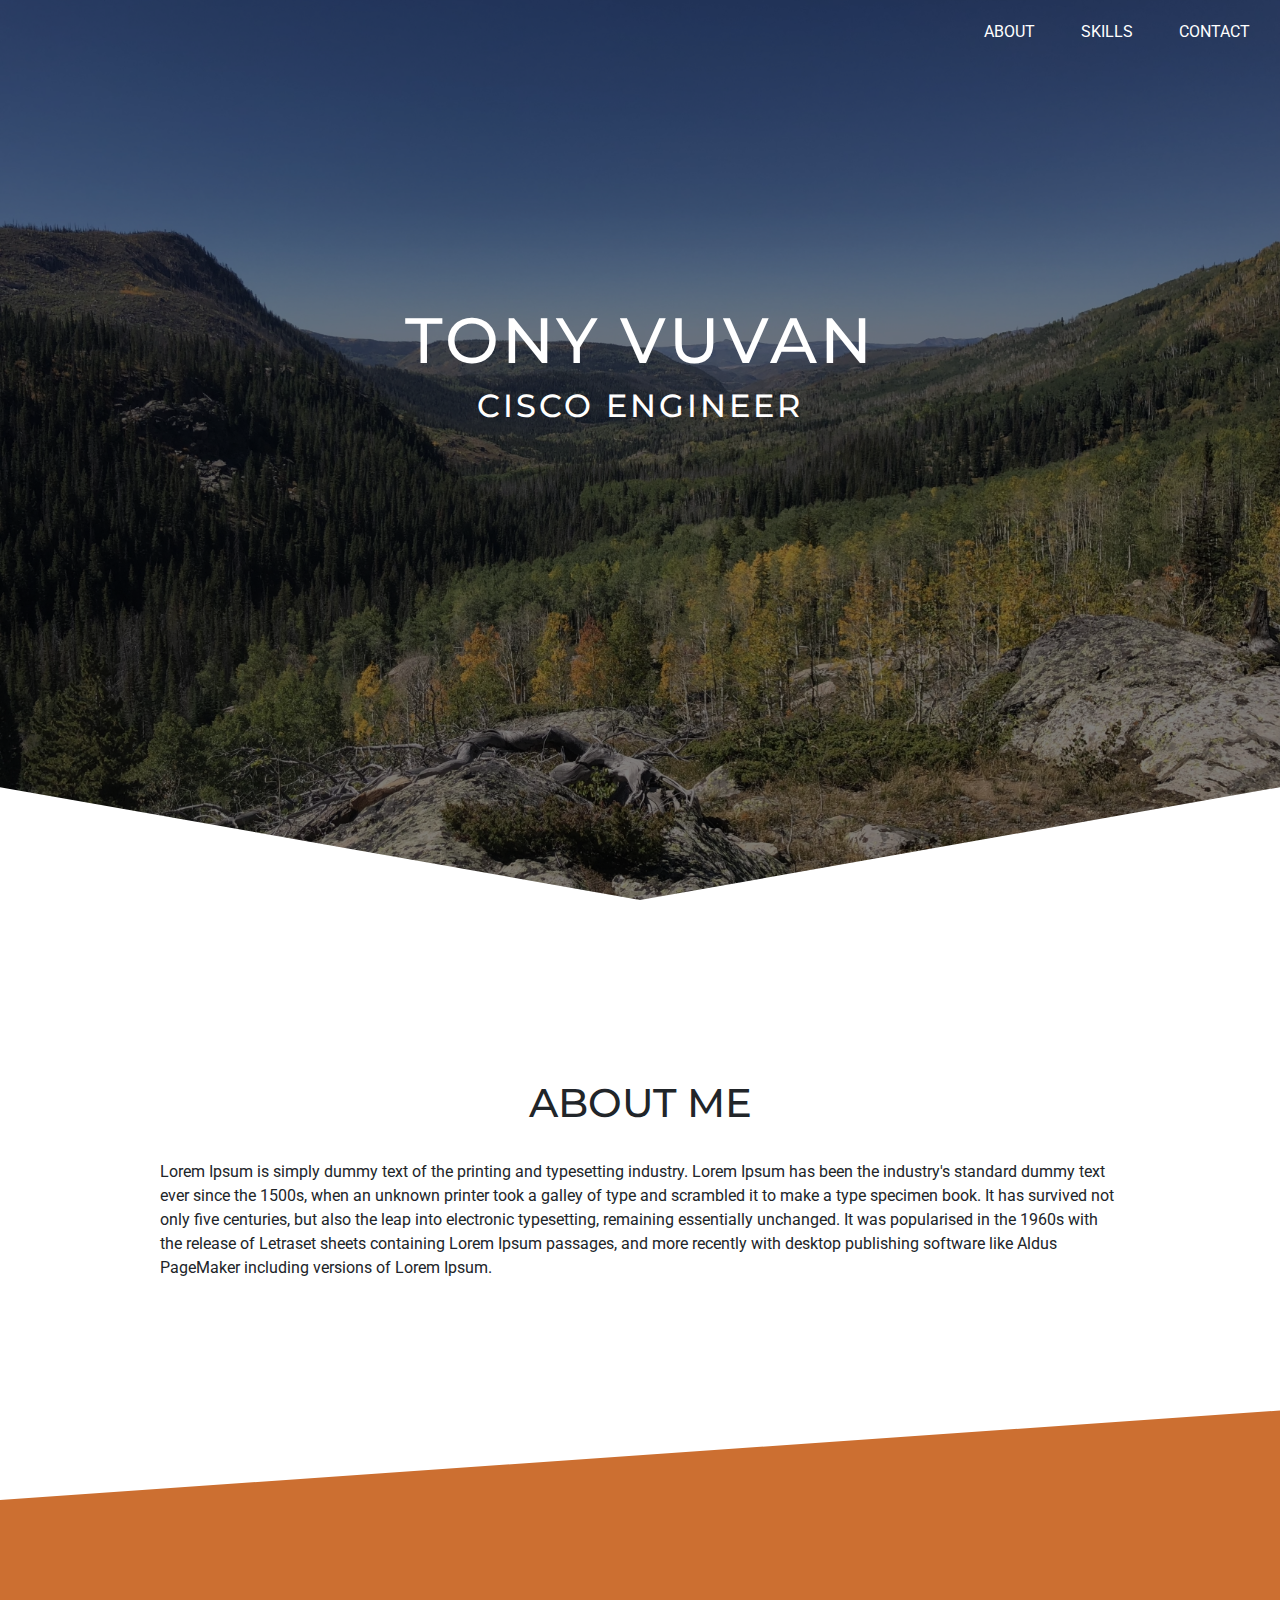
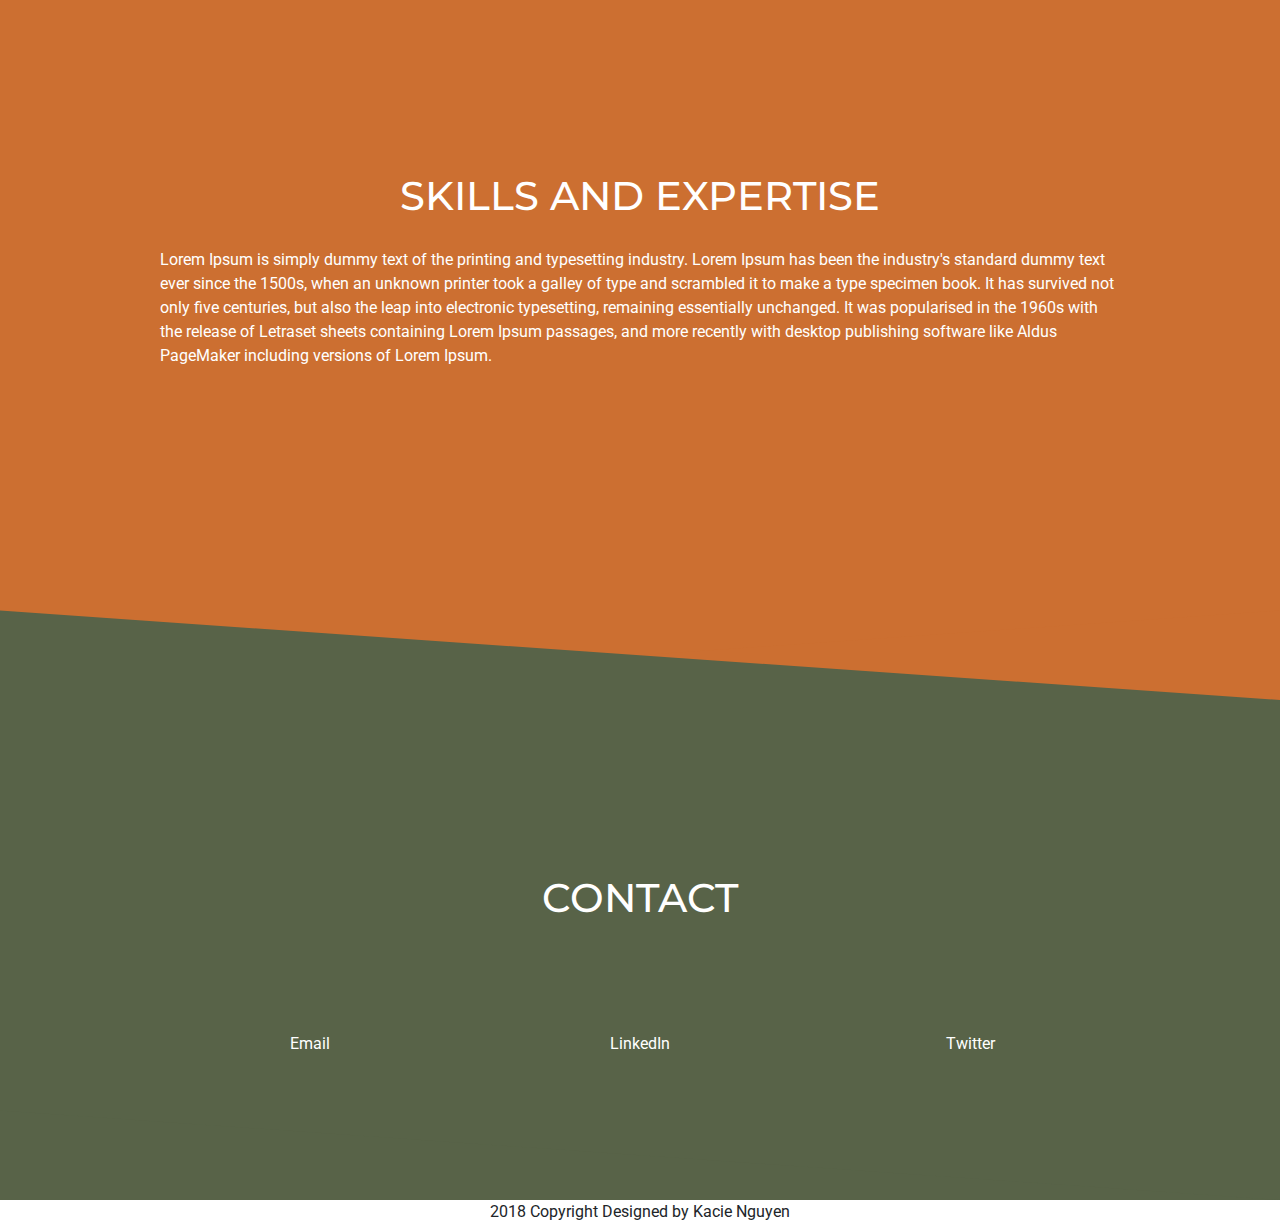
==== commit 8501d252: "mobile responsive" ====
--- a/index.html
+++ b/index.html
@@ -41,7 +41,6 @@
   <section class="aboutMe">
     <div class="bio">
       <h1> <a name="aboutMe"> ABOUT ME </a> </h1>
-      <p>Meet Tony Vuvan</p>
       <p>Lorem Ipsum is simply dummy text of the printing and typesetting industry. Lorem Ipsum has been the industry's
         standard dummy text ever since the 1500s, when an unknown printer took a galley of type and scrambled it to
         make a type specimen book. It has survived not only five centuries, but also the leap into electronic
@@ -68,9 +67,9 @@
         <h1> <a name="contact"> </a> CONTACT </h1>
         <br><br>
         <div class="row">
-          <a class="icon email col-md-4" href="mailto:hungtvuvan@yahoo.com?Subject=Hello" target="_top">Email</a>
-          <a class="icon linkedin col-md-4" href="https://www.linkedin.com/in/tony-vuvan-488575a/" target="_blank">LinkedIn</a>
-          <a class="icon twitter col-md-4" href="https://twitter.com/tonyvuvan?lang=en" target="_blank">Twitter</a>
+          <a class="icon email col-sm-4" href="mailto:hungtvuvan@yahoo.com?Subject=Hello" target="_top">Email</a>
+          <a class="icon linkedin col-sm-4" href="https://www.linkedin.com/in/tony-vuvan-488575a/" target="_blank">LinkedIn</a>
+          <a class="icon twitter col-sm-4" href="https://twitter.com/tonyvuvan?lang=en" target="_blank">Twitter</a>
         </div>
       </div>
     </section>
--- a/style.css
+++ b/style.css
@@ -21,7 +21,7 @@
     color: #1c2121;
 }
 
-div.section1 {
+.section1 {
     position: relative;
     height: 100vh;
     width:100%;
@@ -32,7 +32,7 @@
     background-attachment: fixed;
  }
 
- div.section1:before {
+.section1:before {
     content: "";
     position: absolute;
     top: 100%;
@@ -43,7 +43,7 @@
     z-index: 3;
 }
 
-div.section1:after {
+.section1:after {
     content: "";
     position: absolute;
     top: 100%;
@@ -91,7 +91,7 @@
     font-size: 4em;
 }
 
-section.aboutMe {
+.aboutMe {
     height: 500px;
     position: relative;   
     background-color: white;
@@ -104,27 +104,27 @@
     padding: 25px;
 }
 
-div.bio {
-    margin: 0;
-    position: absolute;
-    top: 50%;
+.bio {
+    margin: 0;
+    position: absolute;
+    top: 55%;
     left: 50%;
     margin-right: -50%;
     transform: translate(-50%, -50%); 
-    padding: 300px;
-    line-height: 1.5em;
-}
-
-section.skills {
-    height: 500px;
+    line-height: 1.5em;
+    width: 75%
+
+}
+
+.skills {
+    height: 800px;
     background-color:#cc6f31;
     margin-top: 100px;
     position: relative;
     font-family: "Montserrat", sans-serif;
-
- }
-
- section.skills:after {
+ }
+
+.skills:after {
     content: "";
     position: absolute;
     top: 0;
@@ -138,18 +138,17 @@
     background: inherit;
  }
 
- div.skillsContent {
-    margin: 0;
-    position: relative;
-    top: 35%;
+.skillsContent {
+    margin: 0;
+    position: relative;
+    top: 45%;
     left: 50%;
     /* margin-right: -50%; */
     transform: translate(-50%, -50%); 
-    padding: 300px;
-    z-index: 3;
-    line-height: 1.5em;
-    color: white; 
-
+    z-index: 3;
+    line-height: 1.5em;
+    color: white; 
+    width: 75%;
 }
 
 .skillsContent h1 {
@@ -157,10 +156,11 @@
     text-align: center;
     padding: 20px;
     color: white; 
-
-}
-
-section.contact {
+ 
+
+}
+
+.contact {
     height: 500px;
     background-color: #586348;
     position: relative;
@@ -168,7 +168,7 @@
 
  }
 
- section.contact:after {
+.contact:after {
     content: "";
     position: absolute;
     top: 0;
@@ -182,17 +182,18 @@
     background: inherit;
  }
 
- div.contactContent {
+.contactContent {
     margin: 0;
     position: relative;
     top: 50%;
     left: 50%;
     /* margin-right: -50%; */
     transform: translate(-50%, -50%); 
-    padding: 200px;
-    z-index: 3;
-    line-height: 1.5em;
-    color: white; 
+    z-index: 3;
+    line-height: 1.5em;
+    color: white; 
+    width: 75%
+
 
 }
 
@@ -233,43 +234,43 @@
 
 .email, .location, .linkedin, .twitter {
     text-align: center;
+  
 }
 .email::before {
     font-family: 'Font Awesome 5 Free';
     content: "\f0e0";
     display: block;    
     font-size: 2em;
-    padding: 10px;
-}
-
-.location::before {
-    font-family: 'Font Awesome 5 Free';
-    content: "\f14e";
-    display: block; 
-    font-size: 2em;
-    padding: 10px;   
-}
+   
+ }
 
 .linkedin::before {
     font-family: 'Font Awesome 5 Brands';
     content: "\f08c";
     display: block;    
     font-size: 2em;
-    padding: 10px;  
-}
+ 
+ 
+ }
 
 .twitter::before {
     font-family: 'Font Awesome 5 Brands';
     content: "\f099";
     display: block;    
     font-size: 2em;
-    padding: 10px; 
-}
+ 
+ 
+ }
 
 .icon {
     color: white;
+    text-align: center;
+     
 }
 
 .icon:hover{
     text-decoration: none;
-}+}
+
+
+
